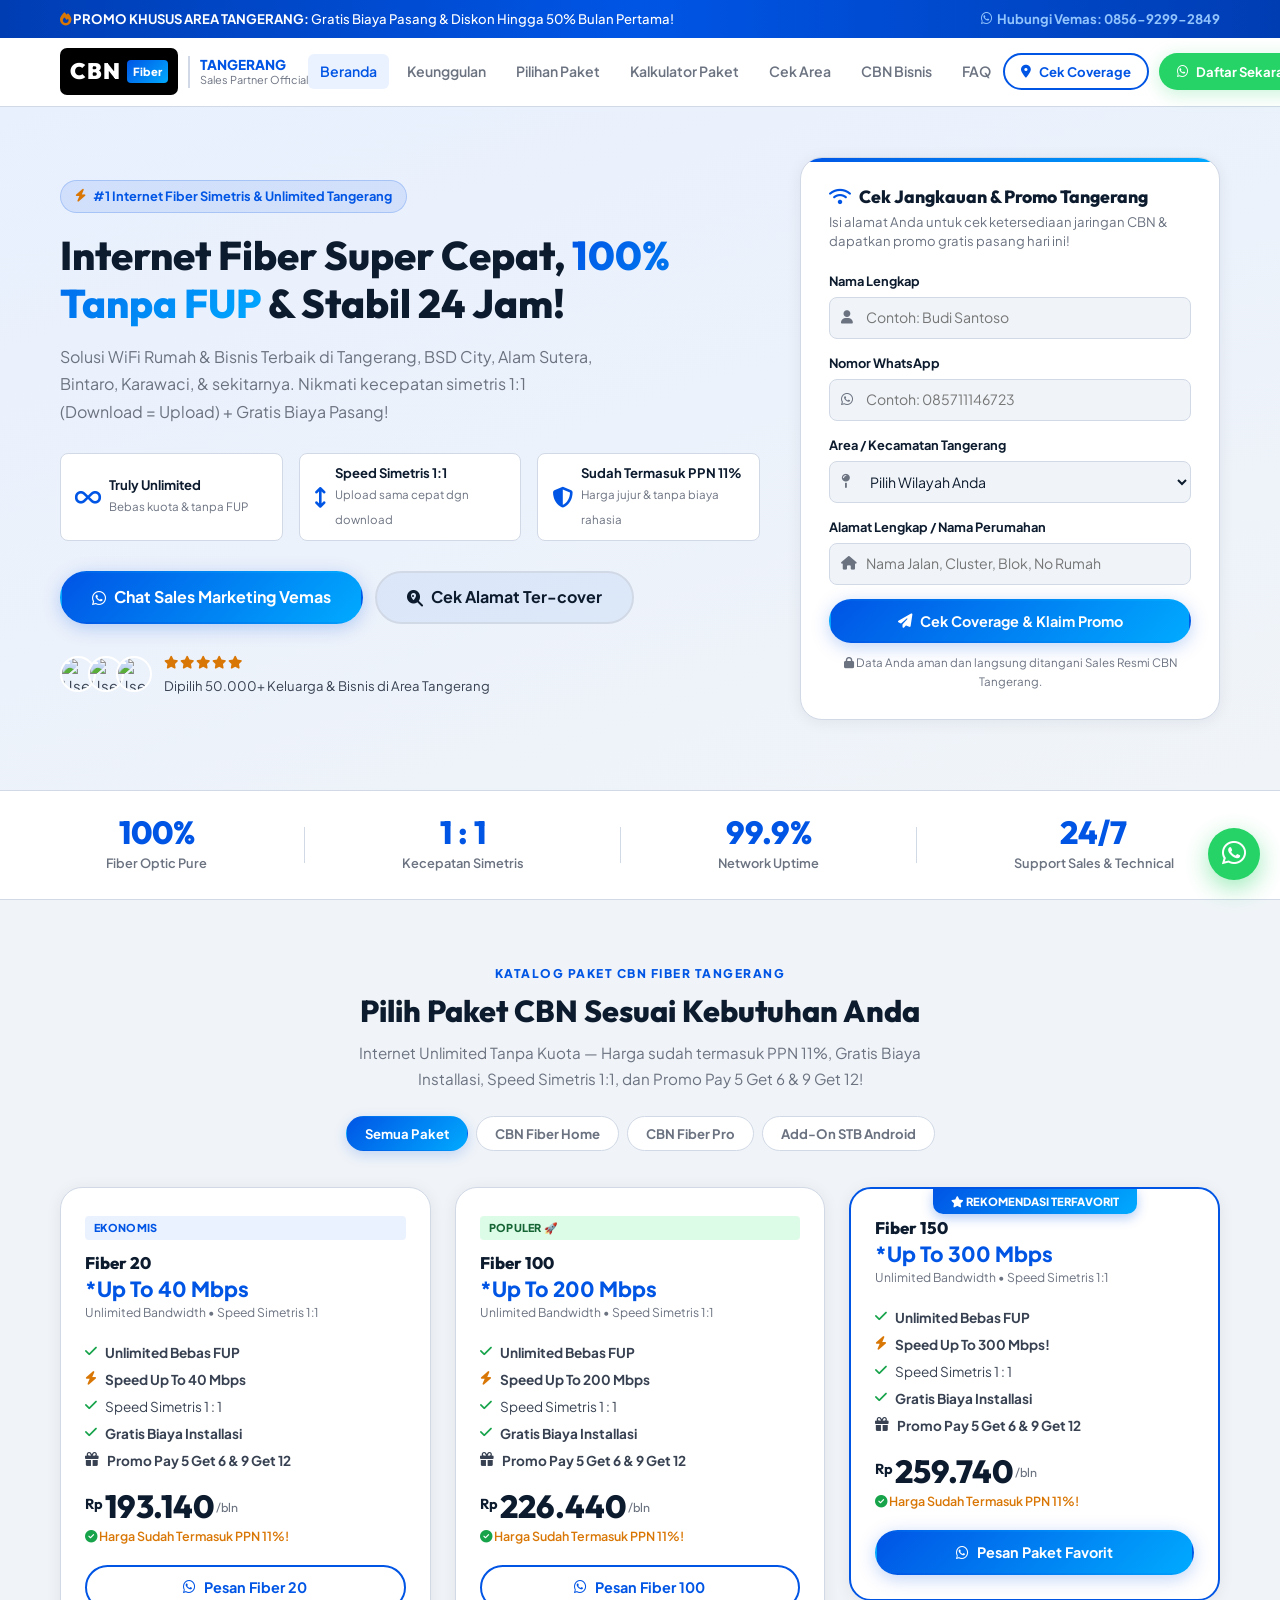
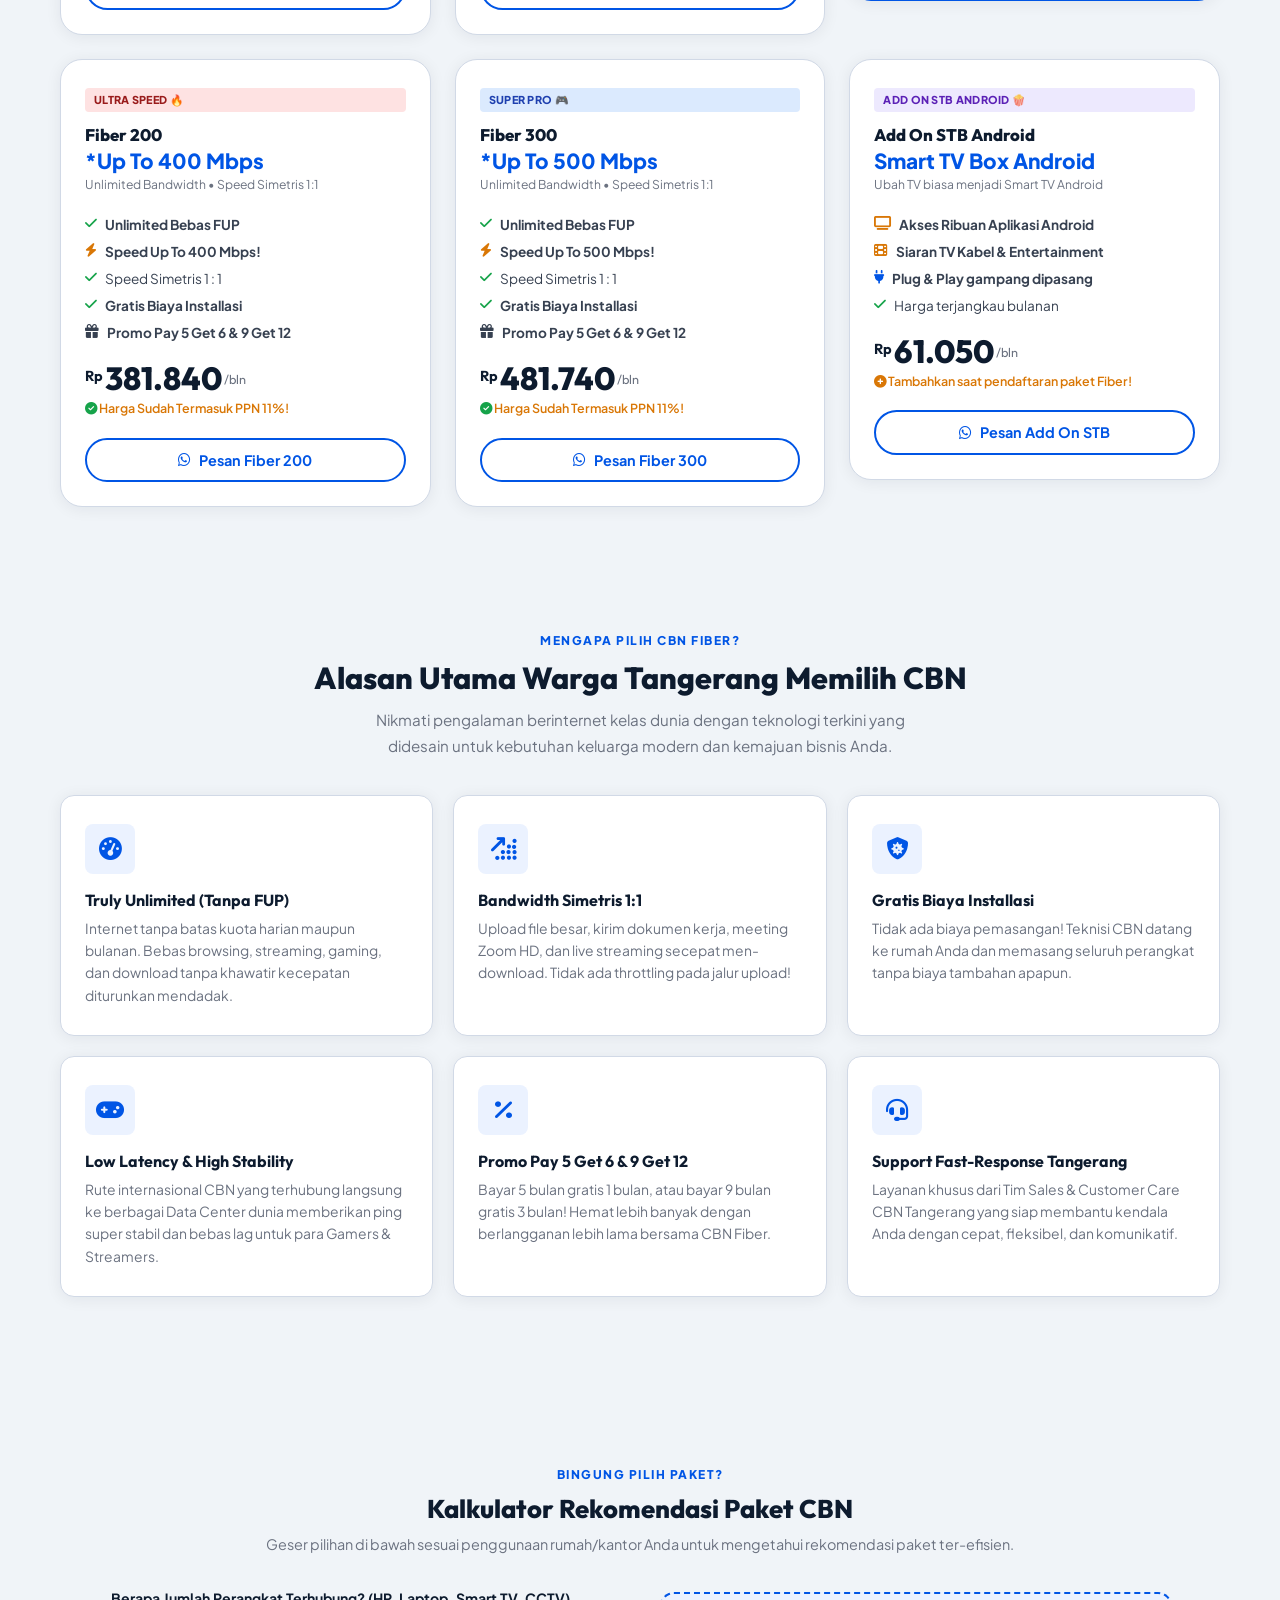
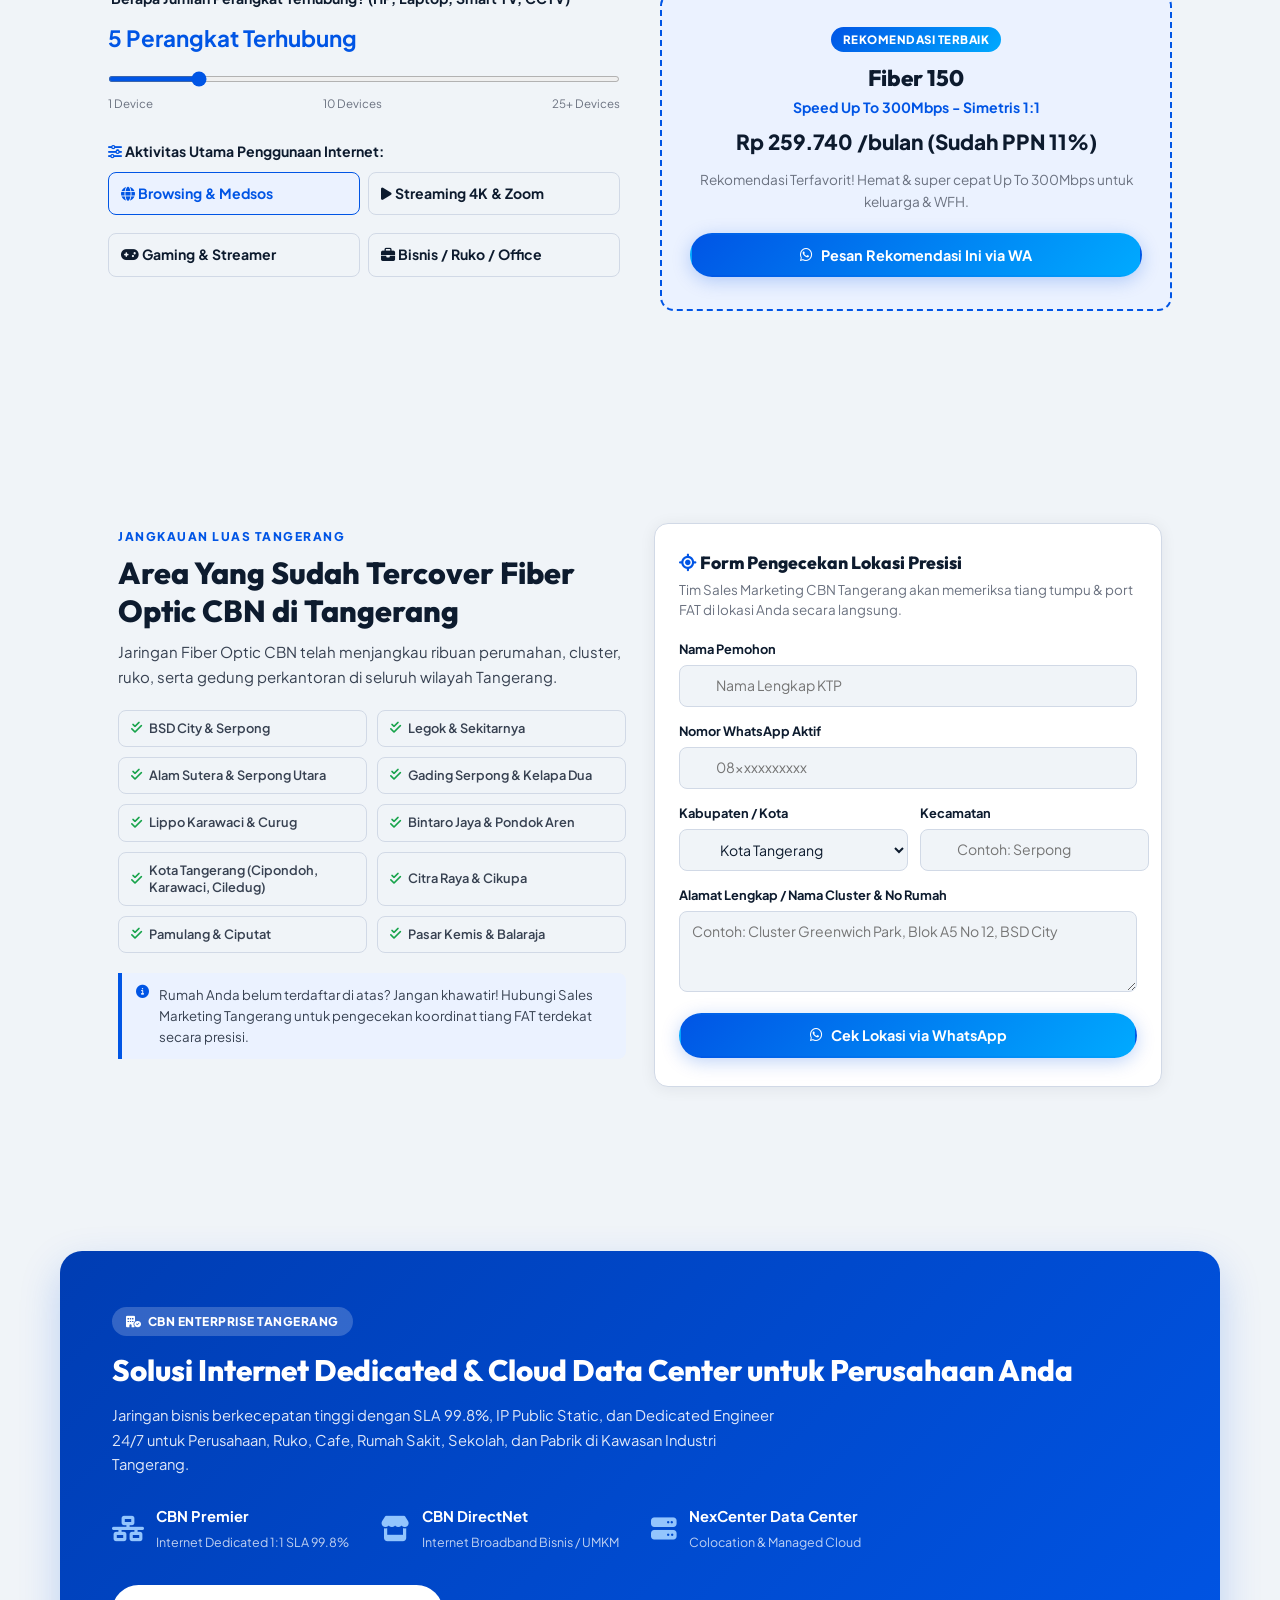
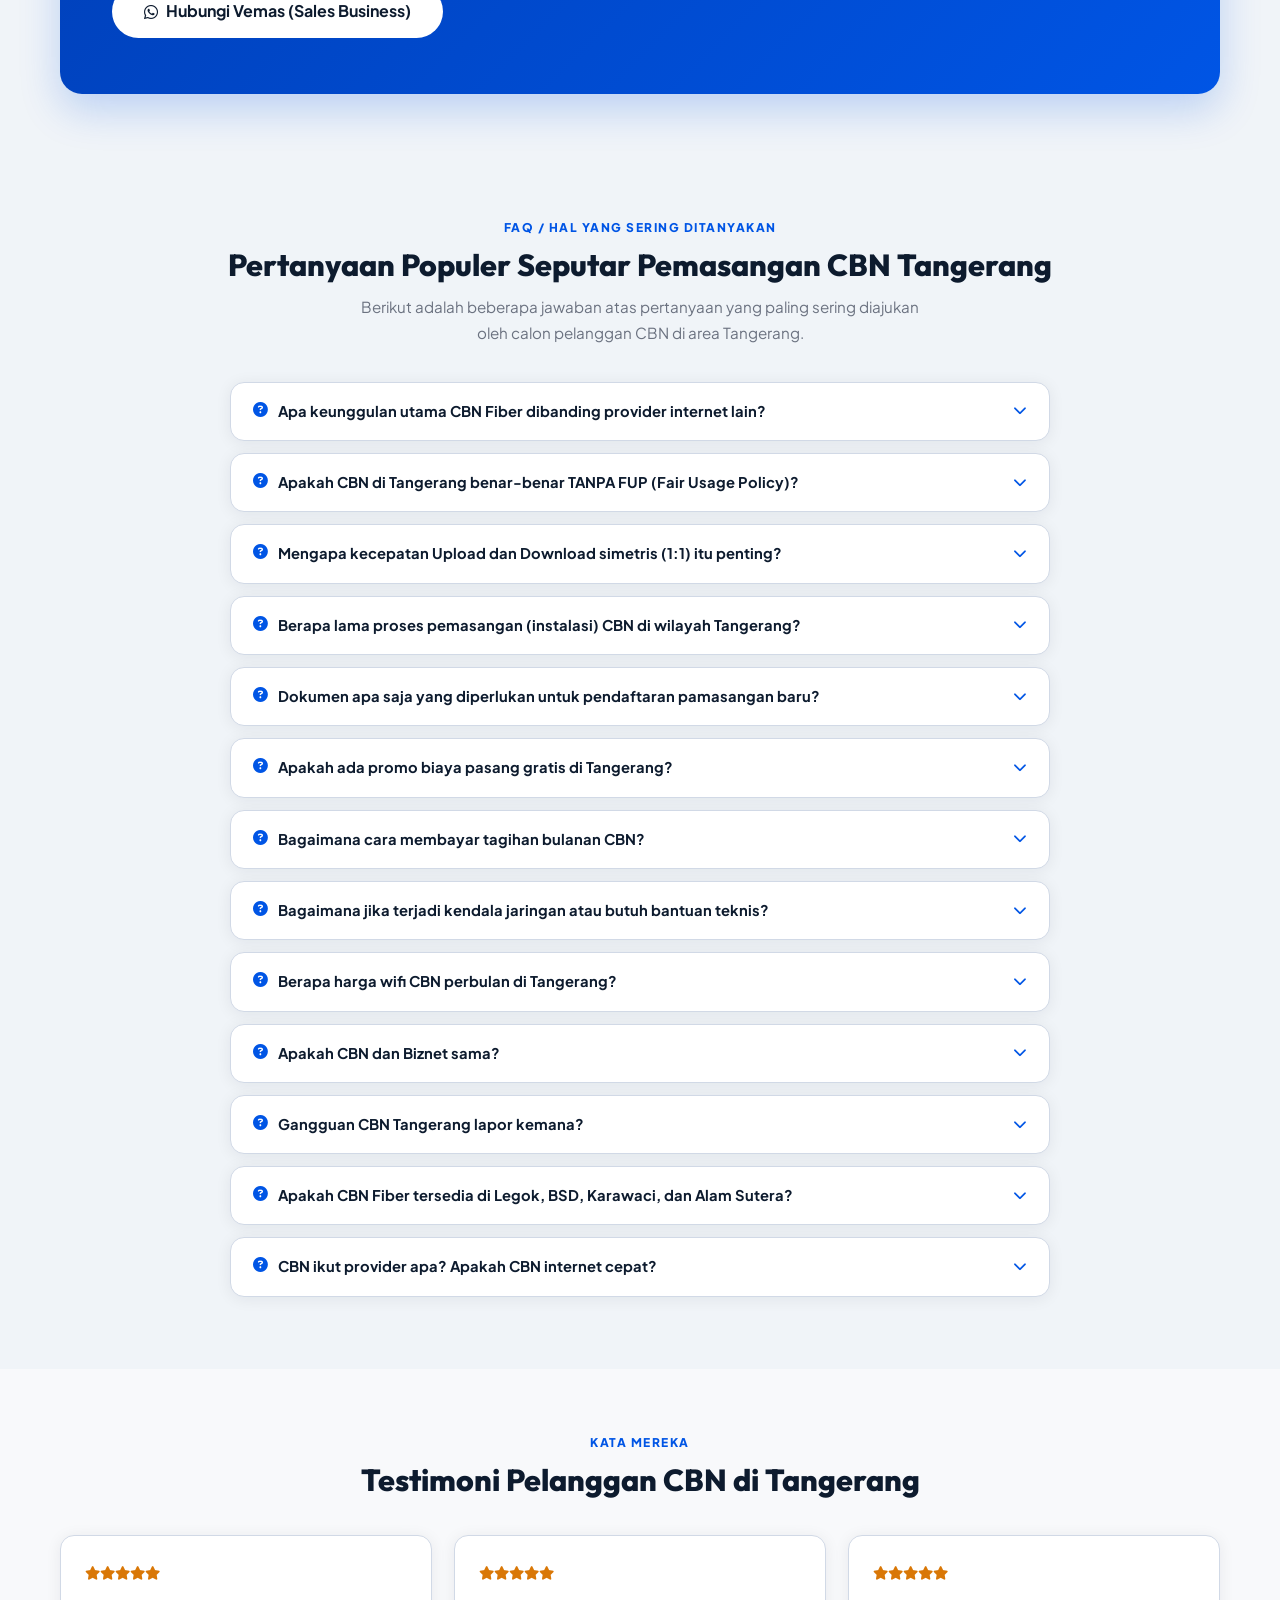
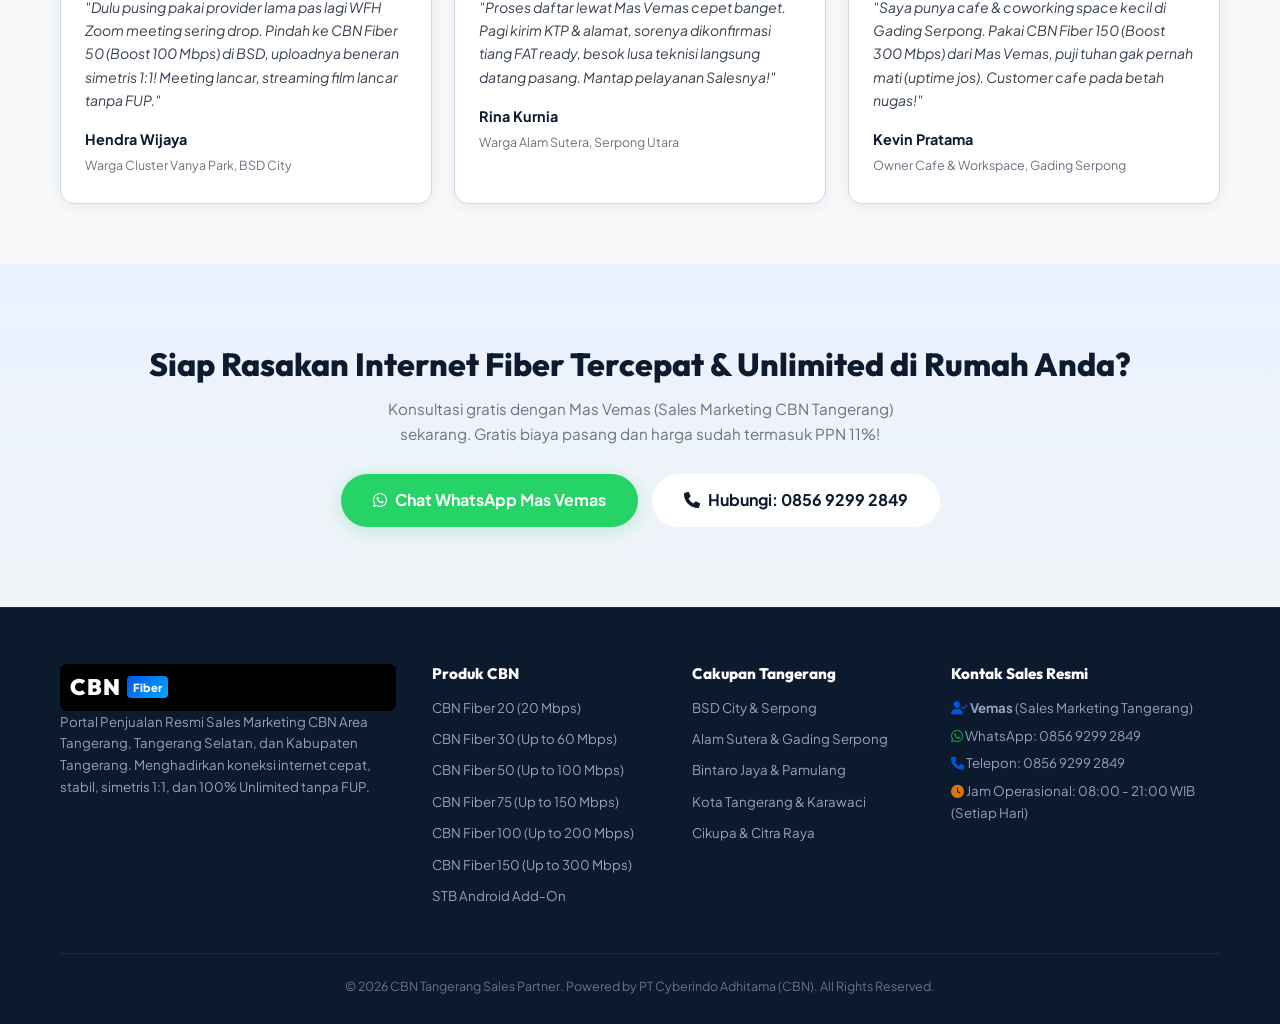
==== index.html @ 5c675a86 "Add SEO FAQ Google PAA, FAQPage Schema JSON-LD, geo tags" ====
<!DOCTYPE html>
<html lang="id">
<head>
    <meta charset="UTF-8">
    <meta name="viewport" content="width=device-width, initial-scale=1.0">
    <title>CBN Tangerang Official - Promo Internet Fiber Unlimited Simetris 1:1 Tangerang</title>
    
    <!-- Standard Meta Tags -->
    <meta name="description" content="Sales Resmi CBN Tangerang (Vemas 0856-9299-2849). Promo Paket CBN Fiber Unlimited Tanpa FUP, Kecepatan Simetris 1:1, Gratis Biaya Installasi & PPN 11%. Melayani Legok, BSD, Karawaci, Alam Sutera, Gading Serpong, & Seluruh Tangerang.">
    <meta name="keywords" content="CBN Tangerang, CBN Fiber Legok, CBN Fiber BSD, Promo CBN Tangerang, Internet Rumah Tangerang, WiFi Unlimited Tangerang, Provider Internet Tangerang, Sales CBN Tangerang, Pasang WiFi Tangerang, CBN Serpong, CBN Karawaci, CBN Alam Sutera">
    <meta name="author" content="CBN Tangerang Official - Vemas">
    <meta name="robots" content="index, follow, max-image-preview:large, max-snippet:-1, max-video-preview:-1">
    <link rel="canonical" href="https://cbntangerangofficial.com/">

    <!-- Geo Target Meta Tags for Local SEO Tangerang -->
    <meta name="geo.region" content="ID-BT">
    <meta name="geo.placename" content="Tangerang">
    <meta name="geo.position" content="-6.178306;106.631889">
    <meta name="ICBM" content="-6.178306, 106.631889">

    <!-- Favicon CBN -->
    <link rel="icon" type="image/svg+xml" href="data:image/svg+xml,<svg xmlns='http://www.w3.org/2000/svg' viewBox='0 0 100 100'><rect width='100' height='100' rx='16' fill='%230055E5'/><text y='68' x='50' text-anchor='middle' font-size='42' font-weight='900' font-family='Arial,sans-serif' fill='white'>CBN</text></svg>">
    <link rel="shortcut icon" type="image/svg+xml" href="data:image/svg+xml,<svg xmlns='http://www.w3.org/2000/svg' viewBox='0 0 100 100'><rect width='100' height='100' rx='16' fill='%230055E5'/><text y='68' x='50' text-anchor='middle' font-size='42' font-weight='900' font-family='Arial,sans-serif' fill='white'>CBN</text></svg>">
    <meta name="theme-color" content="#0055E5">

    <!-- Open Graph / WhatsApp / Facebook Preview Meta Tags -->
    <meta property="og:locale" content="id_ID">
    <meta property="og:type" content="website">
    <meta property="og:title" content="CBN Tangerang Official - Promo Internet Fiber Unlimited Simetris 1:1">
    <meta property="og:description" content="Promo Paket CBN Fiber Tangerang & Legok. Unlimited Tanpa FUP, Speed Simetris 1:1, Gratis Installasi. Mulai Rp 193.140/bln (Sudah PPN 11%). Hubungi Vemas: 0856-9299-2849.">
    <meta property="og:url" content="https://cbntangerangofficial.com/">
    <meta property="og:site_name" content="CBN Tangerang Official">
    <meta property="og:image" content="https://cbntangerangofficial.com/assets/cbn-og-image.jpg">

    <!-- Twitter Card Meta Tags -->
    <meta name="twitter:card" content="summary_large_image">
    <meta name="twitter:title" content="CBN Tangerang Official - Internet Fiber Unlimited Simetris 1:1">
    <meta name="twitter:description" content="Promo Pemasangan CBN Fiber Area Tangerang & Legok. Hubungi Sales Resmi Vemas (0856-9299-2849).">

    <!-- Structured Data JSON-LD (Schema.org) for Google Rich Snippets & FAQPage -->
    <script type="application/ld+json">
    {
      "@context": "https://schema.org",
      "@graph": [
        {
          "@type": "LocalBusiness",
          "name": "CBN Tangerang Official - Sales Partner",
          "image": "https://cbntangerangofficial.com/favicon.jpg",
          "@id": "https://cbntangerangofficial.com/#organization",
          "url": "https://cbntangerangofficial.com/",
          "telephone": "+6285692992849",
          "priceRange": "Rp 193.140 - Rp 481.740",
          "address": {
            "@type": "PostalAddress",
            "streetAddress": "Area Cover Tangerang, Legok, BSD, Karawaci",
            "addressLocality": "Tangerang",
            "addressRegion": "Banten",
            "postalCode": "15111",
            "addressCountry": "ID"
          },
          "geo": {
            "@type": "GeoCoordinates",
            "latitude": -6.178306,
            "longitude": 106.631889
          },
          "openingHoursSpecification": {
            "@type": "OpeningHoursSpecification",
            "dayOfWeek": [
              "Monday", "Tuesday", "Wednesday", "Thursday", "Friday", "Saturday", "Sunday"
            ],
            "opens": "08:00",
            "closes": "21:00"
          },
          "sameAs": [
            "https://wa.me/6285692992849"
          ],
          "areaServed": [
            "Tangerang", "Legok", "BSD City", "Serpong", "Alam Sutera", "Gading Serpong", "Lippo Karawaci", "Bintaro", "Cikupa", "Cipondoh"
          ]
        },
        {
          "@type": "FAQPage",
          "mainEntity": [
            {
              "@type": "Question",
              "name": "Berapa harga wifi CBN perbulan di Tangerang?",
              "acceptedAnswer": {
                "@type": "Answer",
                "text": "Harga WiFi CBN Fiber di Tangerang sangat terjangkau mulai dari Rp 193.140/bulan (Fiber 20 up to 40Mbps), Rp 226.440/bulan (Fiber 100 up to 200Mbps), Rp 259.740/bulan (Fiber 150 up to 300Mbps Best Seller), Rp 381.840/bulan (Fiber 200 up to 400Mbps), hingga Rp 481.740/bulan (Fiber 300 up to 500Mbps). Semua harga sudah termasuk PPN 11% dan Gratis Biaya Pemasangan."
              }
            },
            {
              "@type": "Question",
              "name": "Apakah CBN dan Biznet sama?",
              "acceptedAnswer": {
                "@type": "Answer",
                "text": "Tidak sama. CBN (PT Cyberindo Adhitama) adalah pelopor provider internet murni fiber optik di Indonesia dengan keunggulan utama koneksi Simetris 1:1 (kecepatan upload sama dengan download) serta 100% Truly Unlimited TANPA FUP (Fair Usage Policy). Promo CBN Tangerang saat ini memberikan Pay 5 Get 6 dan Pay 9 Get 12."
              }
            },
            {
              "@type": "Question",
              "name": "Bagaimana cara mendaftar wifi CBN Tangerang via Sales Resmi?",
              "acceptedAnswer": {
                "@type": "Answer",
                "text": "Cara daftar sangat mudah dan online tanpa perlu ke kantor cabang. Anda cukup menghubungi Sales Resmi CBN Tangerang (Mas Vemas via WhatsApp 0856-9299-2849), kirimkan foto KTP dan alamat lokasi pemasangan untuk pengecekan tiang FAT. Pemasangan dilakukan 1-3 hari kerja."
              }
            },
            {
              "@type": "Question",
              "name": "Apakah CBN Fiber tersedia di Legok, BSD, Karawaci, dan Alam Sutera?",
              "acceptedAnswer": {
                "@type": "Answer",
                "text": "Ya, jaringan Fiber Optic CBN sudah ter-cover luas di seluruh wilayah Legok, BSD City, Serpong, Gading Serpong, Alam Sutera, Lippo Karawaci, Bintaro Jaya, Cipondoh, Cikupa, hingga seluruh Kota dan Kabupaten Tangerang."
              }
            },
            {
              "@type": "Question",
              "name": "Gangguan CBN Tangerang lapor kemana?",
              "acceptedAnswer": {
                "@type": "Answer",
                "text": "Jika terjadi kendala teknis, Anda dapat menghubungi Customer Care CBN 24/7 via Call Center 1500780 atau aplikasi diCBN. Tim Sales Resmi Tangerang (Vemas 0856-9299-2849) juga siap membantu mengawal laporan Anda agar penanganan teknisi berjalan lebih cepat."
              }
            }
          ]
        }
      ]
    }
    </script>
    
    <!-- Google Fonts -->
    <link rel="preconnect" href="https://fonts.googleapis.com">
    <link rel="preconnect" href="https://fonts.gstatic.com" crossorigin>
    <link href="https://fonts.googleapis.com/css2?family=Plus+Jakarta+Sans:wght@400;500;600;700;800&family=Outfit:wght@500;600;700;800&display=swap" rel="stylesheet">
    
    <!-- FontAwesome Icons -->
    <link rel="stylesheet" href="https://cdnjs.cloudflare.com/ajax/libs/font-awesome/6.5.1/css/all.min.css">
    
    <!-- Stylesheet -->
    <link rel="stylesheet" href="styles.css">
</head>
<body>

    <!-- Top Announcement Bar -->
    <div class="top-bar">
        <div class="container top-bar-content">
            <span><i class="fa-solid fa-fire text-warning"></i> <strong>PROMO KHUSUS AREA TANGERANG:</strong> Gratis Biaya Pasang & Diskon Hingga 50% Bulan Pertama!</span>
            <div class="top-bar-contact">
                <a href="https://wa.me/6285692992849?text=Halo%20Mas%20Vemas%20(Sales%20CBN%20Tangerang),%20saya%20ingin%20tanya%20promo%20terbaru" target="_blank" class="top-wa-btn">
                    <i class="fa-brands fa-whatsapp"></i> Hubungi Vemas: 0856-9299-2849
                </a>
            </div>
        </div>
    </div>

    <!-- Main Header Navigation -->
    <header class="navbar">
        <div class="container nav-container">
            <a href="#" class="brand-logo">
                <div class="logo-box">
                    <span class="logo-cbn">CBN</span>
                    <span class="logo-badge">Fiber</span>
                </div>
                <div class="brand-tag">
                    <span class="area-text">TANGERANG</span>
                    <span class="official-text">Sales Partner Official</span>
                </div>
            </a>

            <nav class="nav-menu" id="navMenu">
                <a href="#beranda" class="nav-link active">Beranda</a>
                <a href="#keunggulan" class="nav-link">Keunggulan</a>
                <a href="#paket" class="nav-link">Pilihan Paket</a>
                <a href="#kalkulator" class="nav-link">Kalkulator Paket</a>
                <a href="#coverage" class="nav-link">Cek Area</a>
                <a href="#enterprise" class="nav-link">CBN Bisnis</a>
                <a href="#faq" class="nav-link">FAQ</a>
                <a href="https://wa.me/6285692992849?text=Halo%20Mas%20Vemas%20(Sales%20CBN%20Tangerang),%20saya%20ingin%20daftar%20internet%20CBN" target="_blank" class="btn btn-whatsapp btn-block mobile-only-btn">
                    <i class="fa-brands fa-whatsapp"></i> Daftar Sekarang (WhatsApp)
                </a>
            </nav>

            <div class="nav-actions">
                <a href="#coverage" class="btn btn-outline-primary btn-sm hide-mobile">
                    <i class="fa-solid fa-location-dot"></i> Cek Coverage
                </a>
                <a href="https://wa.me/6285692992849?text=Halo%20Mas%20Vemas%20(Sales%20CBN%20Tangerang),%20saya%20ingin%20daftar%20internet%20CBN" target="_blank" class="btn btn-whatsapp btn-sm hide-mobile">
                    <i class="fa-brands fa-whatsapp"></i> Daftar Sekarang
                </a>
                <button class="mobile-toggle" id="mobileToggle" aria-label="Toggle Navigation">
                    <i class="fa-solid fa-bars"></i>
                </button>
            </div>
        </div>
    </header>

    <!-- Hero Section -->
    <section id="beranda" class="hero-section">
        <div class="container hero-container">
            <div class="hero-text-col">
                <div class="badge-hero">
                    <i class="fa-solid fa-bolt text-warning"></i> #1 Internet Fiber Simetris & Unlimited Tangerang
                </div>
                <h1 class="hero-title">
                    Internet Fiber Super Cepat, <span class="gradient-text">100% Tanpa FUP</span> & Stabil 24 Jam!
                </h1>
                <p class="hero-subtitle">
                    Solusi WiFi Rumah & Bisnis Terbaik di Tangerang, BSD City, Alam Sutera, Bintaro, Karawaci, & sekitarnya. Nikmati kecepatan simetris 1:1 (Download = Upload) + Gratis Biaya Pasang!
                </p>

                <!-- Value Highlights -->
                <div class="hero-highlights">
                    <div class="highlight-item">
                        <i class="fa-solid fa-infinity text-primary"></i>
                        <div>
                            <strong>Truly Unlimited</strong>
                            <small>Bebas kuota & tanpa FUP</small>
                        </div>
                    </div>
                    <div class="highlight-item">
                        <i class="fa-solid fa-arrows-up-down text-primary"></i>
                        <div>
                            <strong>Speed Simetris 1:1</strong>
                            <small>Upload sama cepat dgn download</small>
                        </div>
                    </div>
                    <div class="highlight-item">
                        <i class="fa-solid fa-shield-halved text-primary"></i>
                        <div>
                            <strong>Sudah Termasuk PPN 11%</strong>
                            <small>Harga jujur & tanpa biaya rahasia</small>
                        </div>
                    </div>
                </div>

                <div class="hero-cta-group">
                    <a href="https://wa.me/6285692992849?text=Halo%20Mas%20Vemas%20(Sales%20CBN%20Tangerang),%20mohon%20info%20promo%20paket%20terbaru%20dan%20cek%20lokasi" target="_blank" class="btn btn-primary btn-lg glow-effect">
                        <i class="fa-brands fa-whatsapp"></i> Chat Sales Marketing Vemas
                    </a>
                    <a href="#coverage" class="btn btn-glass btn-lg">
                        <i class="fa-solid fa-magnifying-glass-location"></i> Cek Alamat Ter-cover
                    </a>
                </div>

                <div class="hero-social-proof">
                    <div class="avatars">
                        <img src="https://images.unsplash.com/photo-1534528741775-53994a69daeb?w=100&auto=format&fit=crop&q=80" alt="User 1">
                        <img src="https://images.unsplash.com/photo-1507003211169-0a1dd7228f2d?w=100&auto=format&fit=crop&q=80" alt="User 2">
                        <img src="https://images.unsplash.com/photo-1494790108377-be9c29b29330?w=100&auto=format&fit=crop&q=80" alt="User 3">
                    </div>
                    <div class="proof-text">
                        <div class="stars">
                            <i class="fa-solid fa-star"></i>
                            <i class="fa-solid fa-star"></i>
                            <i class="fa-solid fa-star"></i>
                            <i class="fa-solid fa-star"></i>
                            <i class="fa-solid fa-star"></i>
                        </div>
                        <span>Dipilih 50.000+ Keluarga & Bisnis di Area Tangerang</span>
                    </div>
                </div>
            </div>

            <!-- Quick Lead Form Card -->
            <div class="hero-form-col">
                <div class="quick-form-card glass-card">
                    <div class="form-card-header">
                        <h3><i class="fa-solid fa-wifi text-primary"></i> Cek Jangkauan & Promo Tangerang</h3>
                        <p>Isi alamat Anda untuk cek ketersediaan jaringan CBN & dapatkan promo gratis pasang hari ini!</p>
                    </div>

                    <form id="heroLeadForm" onsubmit="handleHeroFormSubmit(event)">
                        <div class="form-group">
                            <label for="heroNama">Nama Lengkap</label>
                            <div class="input-icon-box">
                                <i class="fa-solid fa-user"></i>
                                <input type="text" id="heroNama" placeholder="Contoh: Budi Santoso" required>
                            </div>
                        </div>

                        <div class="form-group">
                            <label for="heroWA">Nomor WhatsApp</label>
                            <div class="input-icon-box">
                                <i class="fa-brands fa-whatsapp"></i>
                                <input type="tel" id="heroWA" placeholder="Contoh: 085711146723" required>
                            </div>
                        </div>

                        <div class="form-group">
                            <label for="heroWilayah">Area / Kecamatan Tangerang</label>
                            <div class="input-icon-box">
                                <i class="fa-solid fa-map-pin"></i>
                                <select id="heroWilayah" required>
                                    <option value="" disabled selected>Pilih Wilayah Anda</option>
                                    <optgroup label="Kota Tangerang">
                                        <option value="Tangerang Kota">Tangerang Kota / Karawaci</option>
                                        <option value="Cipondoh">Cipondoh / Banjar Wijaya</option>
                                        <option value="Ciledug">Ciledug / Karang Tengah</option>
                                        <option value="Batuceper">Batuceper / Benda / Periuk</option>
                                    </optgroup>
                                    <optgroup label="Tangerang Selatan">
                                        <option value="BSD City">BSD City / Serpong</option>
                                        <option value="Alam Sutera">Alam Sutera / Serpong Utara</option>
                                        <option value="Bintaro">Bintaro / Pondok Aren</option>
                                        <option value="Pamulang">Pamulang / Ciputat</option>
                                    </optgroup>
                                    <optgroup label="Kabupaten Tangerang">
                                        <option value="Legok">Legok & Sekitarnya</option>
                                        <option value="Gading Serpong">Gading Serpong / Kelapa Dua</option>
                                        <option value="Cikupa">Cikupa / Citra Raya</option>
                                        <option value="Balaraja">Balaraja / Pasar Kemis</option>
                                        <option value="Karawaci Kab">Lippo Karawaci / Curug</option>
                                    </optgroup>
                                </select>
                            </div>
                        </div>

                        <div class="form-group">
                            <label for="heroAlamat">Alamat Lengkap / Nama Perumahan</label>
                            <div class="input-icon-box">
                                <i class="fa-solid fa-house"></i>
                                <input type="text" id="heroAlamat" placeholder="Nama Jalan, Cluster, Blok, No Rumah" required>
                            </div>
                        </div>

                        <button type="submit" class="btn btn-primary btn-block glow-effect">
                            <i class="fa-solid fa-paper-plane"></i> Cek Coverage & Klaim Promo
                        </button>
                    </form>
                    <small class="form-note"><i class="fa-solid fa-lock"></i> Data Anda aman dan langsung ditangani Sales Resmi CBN Tangerang.</small>
                </div>
            </div>
        </div>
    </section>

    <!-- Stats Counter Bar -->
    <section class="stats-bar">
        <div class="container stats-container">
            <div class="stat-box">
                <span class="stat-number">100%</span>
                <span class="stat-label">Fiber Optic Pure</span>
            </div>
            <div class="stat-divider"></div>
            <div class="stat-box">
                <span class="stat-number">1 : 1</span>
                <span class="stat-label">Kecepatan Simetris</span>
            </div>
            <div class="stat-divider"></div>
            <div class="stat-box">
                <span class="stat-number">99.9%</span>
                <span class="stat-label">Network Uptime</span>
            </div>
            <div class="stat-divider"></div>
            <div class="stat-box">
                <span class="stat-number">24/7</span>
                <span class="stat-label">Support Sales & Technical</span>
            </div>
        </div>
    </section>

    <!-- Catalog Section (All CBN Products) -->
    <section id="paket" class="section products-section">
        <div class="container">
            <div class="section-header text-center">
                <span class="section-subtitle">KATALOG PAKET CBN FIBER TANGERANG</span>
                <h2 class="section-title">Pilih Paket CBN Sesuai Kebutuhan Anda</h2>
                <p class="section-desc">Internet Unlimited Tanpa Kuota — Harga sudah termasuk PPN 11%, Gratis Biaya Installasi, Speed Simetris 1:1, dan Promo Pay 5 Get 6 & 9 Get 12!</p>

                <!-- Filter Tabs -->
                <div class="product-tabs">
                    <button class="tab-btn active" onclick="filterProducts('all')">Semua Paket</button>
                    <button class="tab-btn" onclick="filterProducts('home')">CBN Fiber Home</button>
                    <button class="tab-btn" onclick="filterProducts('pro')">CBN Fiber Pro</button>
                    <button class="tab-btn" onclick="filterProducts('addon')">Add-On STB Android</button>
                </div>
            </div>

            <div class="pricing-grid" id="pricingGrid">
                
                <!-- Package 1: Fiber 20 -->
                <div class="price-card" data-category="home">
                    <div class="price-badge">EKONOMIS</div>
                    <div class="price-header">
                        <h3>Fiber 20</h3>
                        <p class="speed-title">*Up To 40 Mbps</p>
                        <div class="speed-meta">Unlimited Bandwidth • Speed Simetris 1:1</div>
                    </div>
                    <div class="price-body">
                        <ul class="plan-features">
                            <li><i class="fa-solid fa-check text-success"></i> <strong>Unlimited Bebas FUP</strong></li>
                            <li><i class="fa-solid fa-bolt text-warning"></i> <strong>Speed Up To 40 Mbps</strong></li>
                            <li><i class="fa-solid fa-check text-success"></i> Speed Simetris 1 : 1</li>
                            <li><i class="fa-solid fa-check text-success"></i> <strong>Gratis Biaya Installasi</strong></li>
                            <li><i class="fa-solid fa-gift text-danger"></i> <strong>Promo Pay 5 Get 6 & 9 Get 12</strong></li>
                        </ul>
                        <div class="price-tag">
                            <span class="currency">Rp</span>
                            <span class="amount">193.140</span>
                            <span class="period">/bln</span>
                        </div>
                        <p class="promo-text"><i class="fa-solid fa-circle-check text-success"></i> Harga Sudah Termasuk PPN 11%!</p>
                    </div>
                    <div class="price-footer">
                        <a href="https://wa.me/6285692992849?text=Halo%20Mas%20Vemas%20(Sales%20CBN%20Tangerang),%20saya%20ingin%20daftar%20paket%20Fiber%2020%20Up%20To%2040Mbps%20(Rp.193.140/bln)" target="_blank" class="btn btn-outline-primary btn-block">
                            <i class="fa-brands fa-whatsapp"></i> Pesan Fiber 20
                        </a>
                    </div>
                </div>

                <!-- Package 2: Fiber 100 -->
                <div class="price-card" data-category="home">
                    <div class="price-badge bg-safe">POPULER 🚀</div>
                    <div class="price-header">
                        <h3>Fiber 100</h3>
                        <p class="speed-title">*Up To 200 Mbps</p>
                        <div class="speed-meta">Unlimited Bandwidth • Speed Simetris 1:1</div>
                    </div>
                    <div class="price-body">
                        <ul class="plan-features">
                            <li><i class="fa-solid fa-check text-success"></i> <strong>Unlimited Bebas FUP</strong></li>
                            <li><i class="fa-solid fa-bolt text-warning"></i> <strong>Speed Up To 200 Mbps</strong></li>
                            <li><i class="fa-solid fa-check text-success"></i> Speed Simetris 1 : 1</li>
                            <li><i class="fa-solid fa-check text-success"></i> <strong>Gratis Biaya Installasi</strong></li>
                            <li><i class="fa-solid fa-gift text-danger"></i> <strong>Promo Pay 5 Get 6 & 9 Get 12</strong></li>
                        </ul>
                        <div class="price-tag">
                            <span class="currency">Rp</span>
                            <span class="amount">226.440</span>
                            <span class="period">/bln</span>
                        </div>
                        <p class="promo-text"><i class="fa-solid fa-circle-check text-success"></i> Harga Sudah Termasuk PPN 11%!</p>
                    </div>
                    <div class="price-footer">
                        <a href="https://wa.me/6285692992849?text=Halo%20Mas%20Vemas%20(Sales%20CBN%20Tangerang),%20saya%20ingin%20daftar%20paket%20Fiber%20100%20Up%20To%20200Mbps%20(Rp.226.440/bln)" target="_blank" class="btn btn-outline-primary btn-block">
                            <i class="fa-brands fa-whatsapp"></i> Pesan Fiber 100
                        </a>
                    </div>
                </div>

                <!-- Package 3: Fiber 150 (Best Seller) -->
                <div class="price-card popular-card" data-category="home">
                    <div class="popular-ribbon"><i class="fa-solid fa-star"></i> REKOMENDASI TERFAVORIT</div>
                    <div class="price-header">
                        <h3>Fiber 150</h3>
                        <p class="speed-title">*Up To 300 Mbps</p>
                        <div class="speed-meta">Unlimited Bandwidth • Speed Simetris 1:1</div>
                    </div>
                    <div class="price-body">
                        <ul class="plan-features">
                            <li><i class="fa-solid fa-check text-success"></i> <strong>Unlimited Bebas FUP</strong></li>
                            <li><i class="fa-solid fa-bolt text-warning"></i> <strong>Speed Up To 300 Mbps!</strong></li>
                            <li><i class="fa-solid fa-check text-success"></i> Speed Simetris 1 : 1</li>
                            <li><i class="fa-solid fa-check text-success"></i> <strong>Gratis Biaya Installasi</strong></li>
                            <li><i class="fa-solid fa-gift text-danger"></i> <strong>Promo Pay 5 Get 6 & 9 Get 12</strong></li>
                        </ul>
                        <div class="price-tag">
                            <span class="currency">Rp</span>
                            <span class="amount">259.740</span>
                            <span class="period">/bln</span>
                        </div>
                        <p class="promo-text"><i class="fa-solid fa-circle-check text-success"></i> Harga Sudah Termasuk PPN 11%!</p>
                    </div>
                    <div class="price-footer">
                        <a href="https://wa.me/6285692992849?text=Halo%20Mas%20Vemas%20(Sales%20CBN%20Tangerang),%20saya%20ingin%20daftar%20paket%20BEST%20SELLER%20Fiber%20150%20Up%20To%20300Mbps%20(Rp.259.740/bln)" target="_blank" class="btn btn-primary btn-block glow-effect">
                            <i class="fa-brands fa-whatsapp"></i> Pesan Paket Favorit
                        </a>
                    </div>
                </div>

                <!-- Package 4: Fiber 200 -->
                <div class="price-card" data-category="pro">
                    <div class="price-badge bg-pro">ULTRA SPEED 🔥</div>
                    <div class="price-header">
                        <h3>Fiber 200</h3>
                        <p class="speed-title">*Up To 400 Mbps</p>
                        <div class="speed-meta">Unlimited Bandwidth • Speed Simetris 1:1</div>
                    </div>
                    <div class="price-body">
                        <ul class="plan-features">
                            <li><i class="fa-solid fa-check text-success"></i> <strong>Unlimited Bebas FUP</strong></li>
                            <li><i class="fa-solid fa-bolt text-warning"></i> <strong>Speed Up To 400 Mbps!</strong></li>
                            <li><i class="fa-solid fa-check text-success"></i> Speed Simetris 1 : 1</li>
                            <li><i class="fa-solid fa-check text-success"></i> <strong>Gratis Biaya Installasi</strong></li>
                            <li><i class="fa-solid fa-gift text-danger"></i> <strong>Promo Pay 5 Get 6 & 9 Get 12</strong></li>
                        </ul>
                        <div class="price-tag">
                            <span class="currency">Rp</span>
                            <span class="amount">381.840</span>
                            <span class="period">/bln</span>
                        </div>
                        <p class="promo-text"><i class="fa-solid fa-circle-check text-success"></i> Harga Sudah Termasuk PPN 11%!</p>
                    </div>
                    <div class="price-footer">
                        <a href="https://wa.me/6285692992849?text=Halo%20Mas%20Vemas%20(Sales%20CBN%20Tangerang),%20saya%20ingin%20daftar%20paket%20Fiber%20200%20Up%20To%20400Mbps%20(Rp.381.840/bln)" target="_blank" class="btn btn-outline-primary btn-block">
                            <i class="fa-brands fa-whatsapp"></i> Pesan Fiber 200
                        </a>
                    </div>
                </div>

                <!-- Package 5: Fiber 300 -->
                <div class="price-card" data-category="pro">
                    <div class="price-badge bg-enterprise">SUPER PRO 🎮</div>
                    <div class="price-header">
                        <h3>Fiber 300</h3>
                        <p class="speed-title">*Up To 500 Mbps</p>
                        <div class="speed-meta">Unlimited Bandwidth • Speed Simetris 1:1</div>
                    </div>
                    <div class="price-body">
                        <ul class="plan-features">
                            <li><i class="fa-solid fa-check text-success"></i> <strong>Unlimited Bebas FUP</strong></li>
                            <li><i class="fa-solid fa-bolt text-warning"></i> <strong>Speed Up To 500 Mbps!</strong></li>
                            <li><i class="fa-solid fa-check text-success"></i> Speed Simetris 1 : 1</li>
                            <li><i class="fa-solid fa-check text-success"></i> <strong>Gratis Biaya Installasi</strong></li>
                            <li><i class="fa-solid fa-gift text-danger"></i> <strong>Promo Pay 5 Get 6 & 9 Get 12</strong></li>
                        </ul>
                        <div class="price-tag">
                            <span class="currency">Rp</span>
                            <span class="amount">481.740</span>
                            <span class="period">/bln</span>
                        </div>
                        <p class="promo-text"><i class="fa-solid fa-circle-check text-success"></i> Harga Sudah Termasuk PPN 11%!</p>
                    </div>
                    <div class="price-footer">
                        <a href="https://wa.me/6285692992849?text=Halo%20Mas%20Vemas%20(Sales%20CBN%20Tangerang),%20saya%20ingin%20daftar%20paket%20Fiber%20300%20Up%20To%20500Mbps%20(Rp.481.740/bln)" target="_blank" class="btn btn-outline-primary btn-block">
                            <i class="fa-brands fa-whatsapp"></i> Pesan Fiber 300
                        </a>
                    </div>
                </div>

                <!-- Package 6: Add-On STB Android -->
                <div class="price-card addon-card" data-category="addon">
                    <div class="price-badge bg-addon">ADD ON STB ANDROID 🍿</div>
                    <div class="price-header">
                        <h3>Add On STB Android</h3>
                        <p class="speed-title">Smart TV Box Android</p>
                        <div class="speed-meta">Ubah TV biasa menjadi Smart TV Android</div>
                    </div>
                    <div class="price-body">
                        <ul class="plan-features">
                            <li><i class="fa-solid fa-tv text-warning"></i> <strong>Akses Ribuan Aplikasi Android</strong></li>
                            <li><i class="fa-solid fa-film text-warning"></i> <strong>Siaran TV Kabel & Entertainment</strong></li>
                            <li><i class="fa-solid fa-plug text-primary"></i> <strong>Plug & Play gampang dipasang</strong></li>
                            <li><i class="fa-solid fa-check text-success"></i> Harga terjangkau bulanan</li>
                        </ul>
                        <div class="price-tag">
                            <span class="currency">Rp</span>
                            <span class="amount">61.050</span>
                            <span class="period">/bln</span>
                        </div>
                        <p class="promo-text"><i class="fa-solid fa-circle-plus"></i> Tambahkan saat pendaftaran paket Fiber!</p>
                    </div>
                    <div class="price-footer">
                        <a href="https://wa.me/6285692992849?text=Halo%20Mas%20Vemas%20(Sales%20CBN%20Tangerang),%20saya%20ingin%20tambah%20Add%20On%20STB%20Android%20(Rp.61.050/bln)" target="_blank" class="btn btn-outline-primary btn-block">
                            <i class="fa-brands fa-whatsapp"></i> Pesan Add On STB
                        </a>
                    </div>
                </div>

            </div>
        </div>
    </section>

    <!-- Keunggulan Section -->
    <section id="keunggulan" class="section why-cbn-section">
        <div class="container">
            <div class="section-header text-center">
                <span class="section-subtitle">MENGAPA PILIH CBN FIBER?</span>
                <h2 class="section-title">Alasan Utama Warga Tangerang Memilih CBN</h2>
                <p class="section-desc">Nikmati pengalaman berinternet kelas dunia dengan teknologi terkini yang didesain untuk kebutuhan keluarga modern dan kemajuan bisnis Anda.</p>
            </div>

            <div class="features-grid">
                <div class="feature-card">
                    <div class="feature-icon">
                        <i class="fa-solid fa-gauge-high"></i>
                    </div>
                    <h3>Truly Unlimited (Tanpa FUP)</h3>
                    <p>Internet tanpa batas kuota harian maupun bulanan. Bebas browsing, streaming, gaming, dan download tanpa khawatir kecepatan diturunkan mendadak.</p>
                </div>

                <div class="feature-card">
                    <div class="feature-icon">
                        <i class="fa-solid fa-arrow-up-right-dots"></i>
                    </div>
                    <h3>Bandwidth Simetris 1:1</h3>
                    <p>Upload file besar, kirim dokumen kerja, meeting Zoom HD, dan live streaming secepat men-download. Tidak ada throttling pada jalur upload!</p>
                </div>

                <div class="feature-card">
                    <div class="feature-icon">
                        <i class="fa-solid fa-shield-virus"></i>
                    </div>
                    <h3>Gratis Biaya Installasi</h3>
                    <p>Tidak ada biaya pemasangan! Teknisi CBN datang ke rumah Anda dan memasang seluruh perangkat tanpa biaya tambahan apapun.</p>
                </div>

                <div class="feature-card">
                    <div class="feature-icon">
                        <i class="fa-solid fa-gamepad"></i>
                    </div>
                    <h3>Low Latency & High Stability</h3>
                    <p>Rute internasional CBN yang terhubung langsung ke berbagai Data Center dunia memberikan ping super stabil dan bebas lag untuk para Gamers & Streamers.</p>
                </div>

                <div class="feature-card">
                    <div class="feature-icon">
                        <i class="fa-solid fa-percent"></i>
                    </div>
                    <h3>Promo Pay 5 Get 6 & 9 Get 12</h3>
                    <p>Bayar 5 bulan gratis 1 bulan, atau bayar 9 bulan gratis 3 bulan! Hemat lebih banyak dengan berlangganan lebih lama bersama CBN Fiber.</p>
                </div>

                <div class="feature-card">
                    <div class="feature-icon">
                        <i class="fa-solid fa-headset"></i>
                    </div>
                    <h3>Support Fast-Response Tangerang</h3>
                    <p>Layanan khusus dari Tim Sales & Customer Care CBN Tangerang yang siap membantu kendala Anda dengan cepat, fleksibel, dan komunikatif.</p>
                </div>
            </div>
        </div>
    </section>



    <!-- Interactive Package Calculator -->
    <section id="kalkulator" class="section calc-section">
        <div class="container">
            <div class="calc-box glass-card">
                <div class="calc-header text-center">
                    <span class="section-subtitle">BINGUNG PILIH PAKET?</span>
                    <h2>Kalkulator Rekomendasi Paket CBN</h2>
                    <p>Geser pilihan di bawah sesuai penggunaan rumah/kantor Anda untuk mengetahui rekomendasi paket ter-efisien.</p>
                </div>

                <div class="calc-grid">
                    <div class="calc-inputs">
                        <div class="calc-control-group">
                            <label><i class="fa-solid fa-laptop-mobile text-primary"></i> Berapa Jumlah Perangkat Terhubung? (HP, Laptop, Smart TV, CCTV)</label>
                            <div class="devices-value" id="deviceDisplay"><strong>5 Perangkat</strong></div>
                            <input type="range" id="deviceRange" min="1" max="25" value="5" oninput="updateCalculator()">
                            <div class="range-labels">
                                <span>1 Device</span>
                                <span>10 Devices</span>
                                <span>25+ Devices</span>
                            </div>
                        </div>

                        <div class="calc-control-group">
                            <label><i class="fa-solid fa-sliders text-primary"></i> Aktivitas Utama Penggunaan Internet:</label>
                            <div class="activity-selector">
                                <label class="activity-chip active" onclick="selectActivity(this, 'basic')">
                                    <input type="radio" name="activity" value="basic" checked hidden>
                                    <i class="fa-solid fa-globe"></i> Browsing & Medsos
                                </label>
                                <label class="activity-chip" onclick="selectActivity(this, 'streaming')">
                                    <input type="radio" name="activity" value="streaming" hidden>
                                    <i class="fa-solid fa-play"></i> Streaming 4K & Zoom
                                </label>
                                <label class="activity-chip" onclick="selectActivity(this, 'gaming')">
                                    <input type="radio" name="activity" value="gaming" hidden>
                                    <i class="fa-solid fa-gamepad"></i> Gaming & Streamer
                                </label>
                                <label class="activity-chip" onclick="selectActivity(this, 'business')">
                                    <input type="radio" name="activity" value="business" hidden>
                                    <i class="fa-solid fa-briefcase"></i> Bisnis / Ruko / Office
                                </label>
                            </div>
                        </div>
                    </div>

                    <div class="calc-result-box text-center">
                        <span class="recommend-badge">REKOMENDASI TERBAIK</span>
                        <h3 id="recPackageName">CBN Fiber Home 200</h3>
                        <div class="rec-speed" id="recPackageSpeed">Kecepatan Up to 200 Mbps (Simetris 1:1)</div>
                        <div class="rec-price" id="recPackagePrice">Rp 399.000 /bulan</div>
                        <p class="rec-desc" id="recPackageDesc">Sangat ideal untuk penggunaan 5 perangkat secara bersamaan dengan kualitas streaming 4K tanpa buffering.</p>
                        
                        <a id="recWhatsappBtn" href="#" target="_blank" class="btn btn-primary btn-block glow-effect">
                            <i class="fa-brands fa-whatsapp"></i> Pesan Rekomendasi Ini via WA
                        </a>
                    </div>
                </div>
            </div>
        </div>
    </section>

    <!-- Tangerang Coverage & Direct Lead Form Section -->
    <section id="coverage" class="section coverage-section">
        <div class="container">
            <div class="coverage-wrapper glass-card">
                <div class="row align-center">
                    <div class="col-lg-6">
                        <span class="section-subtitle">JANGKAUAN LUAS TANGERANG</span>
                        <h2 class="section-title">Area Yang Sudah Tercover Fiber Optic CBN di Tangerang</h2>
                        <p>Jaringan Fiber Optic CBN telah menjangkau ribuan perumahan, cluster, ruko, serta gedung perkantoran di seluruh wilayah Tangerang.</p>

                        <div class="area-badges-grid">
                            <div class="area-badge"><i class="fa-solid fa-check-double text-success"></i> BSD City & Serpong</div>
                            <div class="area-badge"><i class="fa-solid fa-check-double text-success"></i> Legok & Sekitarnya</div>
                            <div class="area-badge"><i class="fa-solid fa-check-double text-success"></i> Alam Sutera & Serpong Utara</div>
                            <div class="area-badge"><i class="fa-solid fa-check-double text-success"></i> Gading Serpong & Kelapa Dua</div>
                            <div class="area-badge"><i class="fa-solid fa-check-double text-success"></i> Lippo Karawaci & Curug</div>
                            <div class="area-badge"><i class="fa-solid fa-check-double text-success"></i> Bintaro Jaya & Pondok Aren</div>
                            <div class="area-badge"><i class="fa-solid fa-check-double text-success"></i> Kota Tangerang (Cipondoh, Karawaci, Ciledug)</div>
                            <div class="area-badge"><i class="fa-solid fa-check-double text-success"></i> Citra Raya & Cikupa</div>
                            <div class="area-badge"><i class="fa-solid fa-check-double text-success"></i> Pamulang & Ciputat</div>
                            <div class="area-badge"><i class="fa-solid fa-check-double text-success"></i> Pasar Kemis & Balaraja</div>
                        </div>

                        <div class="coverage-alert">
                            <i class="fa-solid fa-circle-info text-primary"></i>
                            <span>Rumah Anda belum terdaftar di atas? Jangan khawatir! Hubungi Sales Marketing Tangerang untuk pengecekan koordinat tiang FAT terdekat secara presisi.</span>
                        </div>
                    </div>

                    <div class="col-lg-6">
                        <div class="form-box">
                            <h3><i class="fa-solid fa-location-crosshairs text-primary"></i> Form Pengecekan Lokasi Presisi</h3>
                            <p>Tim Sales Marketing CBN Tangerang akan memeriksa tiang tumpu & port FAT di lokasi Anda secara langsung.</p>

                            <form id="coverageForm" onsubmit="handleCoverageFormSubmit(event)">
                                <div class="form-group">
                                    <label>Nama Pemohon</label>
                                    <input type="text" id="covNama" placeholder="Nama Lengkap KTP" required>
                                </div>
                                <div class="form-group">
                                    <label>Nomor WhatsApp Aktif</label>
                                    <input type="tel" id="covWA" placeholder="08xxxxxxxxxx" required>
                                </div>
                                <div class="form-row">
                                    <div class="form-group col-6">
                                        <label>Kabupaten / Kota</label>
                                        <select id="covKota" required>
                                            <option value="Kota Tangerang">Kota Tangerang</option>
                                            <option value="Tangerang Selatan">Tangerang Selatan (Tangsel)</option>
                                            <option value="Kabupaten Tangerang">Kabupaten Tangerang</option>
                                        </select>
                                    </div>
                                    <div class="form-group col-6">
                                        <label>Kecamatan</label>
                                        <input type="text" id="covKecamatan" placeholder="Contoh: Serpong" required>
                                    </div>
                                </div>
                                <div class="form-group">
                                    <label>Alamat Lengkap / Nama Cluster & No Rumah</label>
                                    <textarea id="covAlamat" rows="3" placeholder="Contoh: Cluster Greenwich Park, Blok A5 No 12, BSD City" required></textarea>
                                </div>
                                <button type="submit" class="btn btn-primary btn-block glow-effect">
                                    <i class="fa-brands fa-whatsapp"></i> Cek Lokasi via WhatsApp
                                </button>
                            </form>
                        </div>
                    </div>
                </div>
            </div>
        </div>
    </section>

    <!-- Bisnis & Enterprise Section -->
    <section id="enterprise" class="section enterprise-intro-section">
        <div class="container">
            <div class="enterprise-banner">
                <div class="enterprise-content">
                    <span class="badge-enterprise"><i class="fa-solid fa-building-circle-check"></i> CBN ENTERPRISE TANGERANG</span>
                    <h2>Solusi Internet Dedicated & Cloud Data Center untuk Perusahaan Anda</h2>
                    <p>Jaringan bisnis berkecepatan tinggi dengan SLA 99.8%, IP Public Static, dan Dedicated Engineer 24/7 untuk Perusahaan, Ruko, Cafe, Rumah Sakit, Sekolah, dan Pabrik di Kawasan Industri Tangerang.</p>
                    
                    <div class="enterprise-services-grid">
                        <div class="ent-item">
                            <i class="fa-solid fa-network-wired text-light"></i>
                            <div>
                                <strong>CBN Premier</strong>
                                <small>Internet Dedicated 1:1 SLA 99.8%</small>
                            </div>
                        </div>
                        <div class="ent-item">
                            <i class="fa-solid fa-store text-light"></i>
                            <div>
                                <strong>CBN DirectNet</strong>
                                <small>Internet Broadband Bisnis / UMKM</small>
                            </div>
                        </div>
                        <div class="ent-item">
                            <i class="fa-solid fa-server text-light"></i>
                            <div>
                                <strong>NexCenter Data Center</strong>
                                <small>Colocation & Managed Cloud</small>
                            </div>
                        </div>
                    </div>

                    <div class="enterprise-cta">
                        <a href="https://wa.me/6285692992849?text=Halo%20Mas%20Vemas%20(Sales%20CBN%20Tangerang),%20saya%20ingin%20konsultasi%20kebutuhan%20internet%20kantor/pabrik" target="_blank" class="btn btn-light btn-lg">
                            <i class="fa-brands fa-whatsapp"></i> Hubungi Vemas (Sales Business)
                        </a>
                    </div>
                </div>
            </div>
        </div>
    </section>

    <!-- FAQ Section (Hal-Hal Yang Sering Ditanyakan) -->
    <section id="faq" class="section faq-section">
        <div class="container">
            <div class="section-header text-center">
                <span class="section-subtitle">FAQ / HAL YANG SERING DITANYAKAN</span>
                <h2 class="section-title">Pertanyaan Populer Seputar Pemasangan CBN Tangerang</h2>
                <p class="section-desc">Berikut adalah beberapa jawaban atas pertanyaan yang paling sering diajukan oleh calon pelanggan CBN di area Tangerang.</p>
            </div>

            <div class="faq-accordion-wrapper">
                <!-- FAQ Item 1 -->
                <div class="faq-item">
                    <button class="faq-question" onclick="toggleFaq(this)">
                        <span><i class="fa-solid fa-circle-question text-primary"></i> Apa keunggulan utama CBN Fiber dibanding provider internet lain?</span>
                        <i class="fa-solid fa-chevron-down faq-icon"></i>
                    </button>
                    <div class="faq-answer">
                        <p>CBN Fiber menggunakan <strong>100% jaringan kabel Fiber Optic Murni</strong> dengan rasio bandwidth <strong>Simetris 1:1</strong> (kecepatan upload dan download sama cepat). Selain itu, CBN <strong>Truly Unlimited (TANPA FUP)</strong> sehingga kecepatan Anda tidak akan diturunkan kapan pun, serta Gratis Biaya Pemasangan dan Sudah Termasuk PPN 11%.</p>
                    </div>
                </div>

                <!-- FAQ Item 2 -->
                <div class="faq-item">
                    <button class="faq-question" onclick="toggleFaq(this)">
                        <span><i class="fa-solid fa-circle-question text-primary"></i> Apakah CBN di Tangerang benar-benar TANPA FUP (Fair Usage Policy)?</span>
                        <i class="fa-solid fa-chevron-down faq-icon"></i>
                    </button>
                    <div class="faq-answer">
                        <p>Ya, benar sekali! CBN memberlakukan kebijakan <strong>Truly Unlimited TANPA FUP</strong>. Pemakaian kuota data Anda tidak dibatasi harian maupun bulanan. Kecepatan tetap stabil sesuai paket yang Anda sewa dari awal hingga akhir bulan.</p>
                    </div>
                </div>

                <!-- FAQ Item 3 -->
                <div class="faq-item">
                    <button class="faq-question" onclick="toggleFaq(this)">
                        <span><i class="fa-solid fa-circle-question text-primary"></i> Mengapa kecepatan Upload dan Download simetris (1:1) itu penting?</span>
                        <i class="fa-solid fa-chevron-down faq-icon"></i>
                    </button>
                    <div class="faq-answer">
                        <p>Koneksi simetris 1:1 memastikan saat Anda mengunggah file besar (Google Drive/Dropbox), melakukan Video Conference HD (Zoom/Teams), atau Live Streaming di TikTok/YouTube, koneksi tidak akan ngelag ataupun putus-putus. Kebanyakan provider lain membatasi upload hanya 1:5 atau 1:10 dari download.</p>
                    </div>
                </div>

                <!-- FAQ Item 4 -->
                <div class="faq-item">
                    <button class="faq-question" onclick="toggleFaq(this)">
                        <span><i class="fa-solid fa-circle-question text-primary"></i> Berapa lama proses pemasangan (instalasi) CBN di wilayah Tangerang?</span>
                        <i class="fa-solid fa-chevron-down faq-icon"></i>
                    </button>
                    <div class="faq-answer">
                        <p>Setelah pendaftaran diverifikasi oleh Mas Vemas (Sales Marketing) dan ketersediaan tiang FAT dikonfirmasi, jadwal pemasangan biasanya dilakukan dalam kurun waktu <strong>1 hingga 3 hari kerja</strong> oleh tim teknisi resmi CBN Tangerang.</p>
                    </div>
                </div>

                <!-- FAQ Item 5 -->
                <div class="faq-item">
                    <button class="faq-question" onclick="toggleFaq(this)">
                        <span><i class="fa-solid fa-circle-question text-primary"></i> Dokumen apa saja yang diperlukan untuk pendaftaran pamasangan baru?</span>
                        <i class="fa-solid fa-chevron-down faq-icon"></i>
                    </button>
                    <div class="faq-answer">
                        <p>Proses pendaftaran sangat praktis dan online! Anda hanya perlu menyiapkan:
                        <br>1. Foto KTP Asli Pemohon.
                        <br>2. Alamat Lengkap & Koordinat Lokasi Pemasangan.
                        <br>3. Nomor WhatsApp & Email Aktif.
                        <br>Semua data cukup dikirimkan via WhatsApp ke Mas Vemas (Sales Marketing).</p>
                    </div>
                </div>

                <!-- FAQ Item 6 -->
                <div class="faq-item">
                    <button class="faq-question" onclick="toggleFaq(this)">
                        <span><i class="fa-solid fa-circle-question text-primary"></i> Apakah ada promo biaya pasang gratis di Tangerang?</span>
                        <i class="fa-solid fa-chevron-down faq-icon"></i>
                    </button>
                    <div class="faq-answer">
                        <p>Ya! Seluruh paket CBN Fiber promo saat ini <strong>Gratis Biaya Pemasangan (Free Installation)</strong> untuk area cluster dan perumahan di Kota Tangerang, Tangsel, dan Kab. Tangerang. Hubungi Mas Vemas via WhatsApp untuk mendaftar!</p>
                    </div>
                </div>

                <!-- FAQ Item 7 -->
                <div class="faq-item">
                    <button class="faq-question" onclick="toggleFaq(this)">
                        <span><i class="fa-solid fa-circle-question text-primary"></i> Bagaimana cara membayar tagihan bulanan CBN?</span>
                        <i class="fa-solid fa-chevron-down faq-icon"></i>
                    </button>
                    <div class="faq-answer">
                        <p>Pembayaran sangat fleksibel melalui aplikasi resmi <strong>diCBN</strong>, Virtual Account Bank (BCA, Mandiri, BRI, BNI), QRIS, E-Wallet (GoPay, OVO, ShopeePay), Alfamart/Indomaret, serta Autodebet Kartu Kredit.</p>
                    </div>
                </div>

                <!-- FAQ Item 8 -->
                <div class="faq-item">
                    <button class="faq-question" onclick="toggleFaq(this)">
                        <span><i class="fa-solid fa-circle-question text-primary"></i> Bagaimana jika terjadi kendala jaringan atau butuh bantuan teknis?</span>
                        <i class="fa-solid fa-chevron-down faq-icon"></i>
                    </button>
                    <div class="faq-answer">
                        <p>Tim Customer Support CBN siap melayani Anda 24 jam sehari, 7 hari seminggu via Call Center, Aplikasi diCBN, maupun Live Chat. Selain itu, Sales Marketing Mas Vemas siap mengawal laporan Anda agar penanganan teknisi di lapangan berjalan ekstra cepat.</p>
                    </div>
                </div>

                <!-- FAQ Item 9 (Google PAA) -->
                <div class="faq-item">
                    <button class="faq-question" onclick="toggleFaq(this)">
                        <span><i class="fa-solid fa-circle-question text-primary"></i> Berapa harga wifi CBN perbulan di Tangerang?</span>
                        <i class="fa-solid fa-chevron-down faq-icon"></i>
                    </button>
                    <div class="faq-answer">
                        <p>Harga WiFi CBN Fiber di Tangerang sangat terjangkau dan sudah termasuk PPN 11% serta Gratis Biaya Pemasangan:<br>
                        🔵 <strong>Fiber 20</strong> — Up To 40 Mbps: <strong>Rp 193.140/bulan</strong><br>
                        🔵 <strong>Fiber 100</strong> — Up To 200 Mbps: <strong>Rp 226.440/bulan</strong><br>
                        ⭐ <strong>Fiber 150</strong> — Up To 300 Mbps: <strong>Rp 259.740/bulan</strong> (Terfavorit!)<br>
                        🔥 <strong>Fiber 200</strong> — Up To 400 Mbps: <strong>Rp 381.840/bulan</strong><br>
                        🚀 <strong>Fiber 300</strong> — Up To 500 Mbps: <strong>Rp 481.740/bulan</strong><br>
                        Plus promo <strong>Pay 5 Get 6 & Pay 9 Get 12</strong>! Hubungi Mas Vemas (0856-9299-2849) untuk info terbaru.</p>
                    </div>
                </div>

                <!-- FAQ Item 10 (Google PAA) -->
                <div class="faq-item">
                    <button class="faq-question" onclick="toggleFaq(this)">
                        <span><i class="fa-solid fa-circle-question text-primary"></i> Apakah CBN dan Biznet sama?</span>
                        <i class="fa-solid fa-chevron-down faq-icon"></i>
                    </button>
                    <div class="faq-answer">
                        <p><strong>Tidak sama.</strong> CBN (PT Cyberindo Adhitama) dan Biznet adalah dua perusahaan internet provider yang berbeda. Keunggulan utama CBN Fiber adalah koneksi <strong>Simetris 1:1</strong> (kecepatan upload = download) serta <strong>100% Truly Unlimited TANPA FUP</strong> — kecepatan tidak pernah diturunkan. CBN juga menawarkan promo <strong>Pay 5 Get 6 dan Pay 9 Get 12</strong> yang sangat menguntungkan pelanggan di Tangerang.</p>
                    </div>
                </div>

                <!-- FAQ Item 11 (Google PAA) -->
                <div class="faq-item">
                    <button class="faq-question" onclick="toggleFaq(this)">
                        <span><i class="fa-solid fa-circle-question text-primary"></i> Gangguan CBN Tangerang lapor kemana?</span>
                        <i class="fa-solid fa-chevron-down faq-icon"></i>
                    </button>
                    <div class="faq-answer">
                        <p>Jika terjadi gangguan atau kendala teknis, Anda dapat melapor melalui beberapa cara berikut:<br>
                        📞 <strong>Call Center CBN 24/7:</strong> 1500780<br>
                        📱 <strong>Aplikasi diCBN</strong> (tersedia di PlayStore & AppStore)<br>
                        💬 <strong>Live Chat</strong> di website resmi cbn.id<br>
                        🟢 <strong>WhatsApp Sales Resmi Mas Vemas (0856-9299-2849)</strong> — Tim kami siap membantu mengawal laporan Anda agar ditangani teknisi lebih cepat!</p>
                    </div>
                </div>

                <!-- FAQ Item 12 (Google PAA) -->
                <div class="faq-item">
                    <button class="faq-question" onclick="toggleFaq(this)">
                        <span><i class="fa-solid fa-circle-question text-primary"></i> Apakah CBN Fiber tersedia di Legok, BSD, Karawaci, dan Alam Sutera?</span>
                        <i class="fa-solid fa-chevron-down faq-icon"></i>
                    </button>
                    <div class="faq-answer">
                        <p>Ya! Jaringan Fiber Optic CBN sudah ter-cover luas di seluruh wilayah:<br>
                        ✅ <strong>Legok & Sekitarnya</strong> (Kab. Tangerang)<br>
                        ✅ <strong>BSD City & Serpong</strong><br>
                        ✅ <strong>Alam Sutera & Serpong Utara</strong><br>
                        ✅ <strong>Gading Serpong & Kelapa Dua</strong><br>
                        ✅ <strong>Lippo Karawaci & Curug</strong><br>
                        ✅ <strong>Bintaro Jaya & Pondok Aren</strong><br>
                        ✅ <strong>Kota Tangerang</strong> (Cipondoh, Karawaci, Ciledug)<br>
                        ✅ <strong>Citra Raya, Cikupa, Pamulang, Ciputat</strong><br>
                        Hubungi Mas Vemas (0856-9299-2849) untuk cek ketersediaan tiang FAT di lokasi Anda!</p>
                    </div>
                </div>

                <!-- FAQ Item 13 (Google PAA) -->
                <div class="faq-item">
                    <button class="faq-question" onclick="toggleFaq(this)">
                        <span><i class="fa-solid fa-circle-question text-primary"></i> CBN ikut provider apa? Apakah CBN internet cepat?</span>
                        <i class="fa-solid fa-chevron-down faq-icon"></i>
                    </button>
                    <div class="faq-answer">
                        <p>CBN (PT Cyberindo Adhitama) adalah provider internet <strong>100% milik sendiri</strong> dengan backbone internasional yang terhubung langsung ke berbagai Data Center dunia. CBN dikenal sebagai salah satu ISP tercepat dan terstabil di Indonesia dengan:<br>
                        ⚡ <strong>Teknologi Full Fiber Optic</strong> (bukan kabel tembaga/coax)<br>
                        🔄 <strong>Speed Simetris 1:1</strong> upload = download<br>
                        ♾️ <strong>Unlimited TANPA FUP</strong><br>
                        🌐 <strong>Koneksi langsung ke Internet Exchange internasional</strong><br>
                        📶 <strong>Uptime jaringan 99.9%</strong></p>
                    </div>
                </div>
            </div>
        </div>
    </section>

    <!-- Testimonials Section -->
    <section class="section testi-section bg-light">
        <div class="container">
            <div class="section-header text-center">
                <span class="section-subtitle">KATA MEREKA</span>
                <h2 class="section-title">Testimoni Pelanggan CBN di Tangerang</h2>
            </div>

            <div class="testi-grid">
                <div class="testi-card">
                    <div class="stars text-warning">
                        <i class="fa-solid fa-star"></i><i class="fa-solid fa-star"></i><i class="fa-solid fa-star"></i><i class="fa-solid fa-star"></i><i class="fa-solid fa-star"></i>
                    </div>
                    <p>"Dulu pusing pakai provider lama pas lagi WFH Zoom meeting sering drop. Pindah ke CBN Fiber 50 (Boost 100 Mbps) di BSD, uploadnya beneran simetris 1:1! Meeting lancar, streaming film lancar tanpa FUP."</p>
                    <div class="user-info">
                        <strong>Hendra Wijaya</strong>
                        <small>Warga Cluster Vanya Park, BSD City</small>
                    </div>
                </div>

                <div class="testi-card">
                    <div class="stars text-warning">
                        <i class="fa-solid fa-star"></i><i class="fa-solid fa-star"></i><i class="fa-solid fa-star"></i><i class="fa-solid fa-star"></i><i class="fa-solid fa-star"></i>
                    </div>
                    <p>"Proses daftar lewat Mas Vemas cepet banget. Pagi kirim KTP & alamat, sorenya dikonfirmasi tiang FAT ready, besok lusa teknisi langsung datang pasang. Mantap pelayanan Salesnya!"</p>
                    <div class="user-info">
                        <strong>Rina Kurnia</strong>
                        <small>Warga Alam Sutera, Serpong Utara</small>
                    </div>
                </div>

                <div class="testi-card">
                    <div class="stars text-warning">
                        <i class="fa-solid fa-star"></i><i class="fa-solid fa-star"></i><i class="fa-solid fa-star"></i><i class="fa-solid fa-star"></i><i class="fa-solid fa-star"></i>
                    </div>
                    <p>"Saya punya cafe & coworking space kecil di Gading Serpong. Pakai CBN Fiber 150 (Boost 300 Mbps) dari Mas Vemas, puji tuhan gak pernah mati (uptime jos). Customer cafe pada betah nugas!"</p>
                    <div class="user-info">
                        <strong>Kevin Pratama</strong>
                        <small>Owner Cafe & Workspace, Gading Serpong</small>
                    </div>
                </div>
            </div>
        </div>
    </section>

    <!-- Final CTA Banner -->
    <section class="final-cta-section">
        <div class="container text-center">
            <h2 class="cta-title">Siap Rasakan Internet Fiber Tercepat & Unlimited di Rumah Anda?</h2>
            <p class="cta-subtitle">Konsultasi gratis dengan Mas Vemas (Sales Marketing CBN Tangerang) sekarang. Gratis biaya pasang dan harga sudah termasuk PPN 11%!</p>
            
            <div class="cta-buttons">
                <a href="https://wa.me/6285692992849?text=Halo%20Mas%20Vemas%20(Sales%20CBN%20Tangerang),%20saya%20mau%20konsultasi%20dan%20daftar%20sekarang" target="_blank" class="btn btn-whatsapp btn-lg glow-effect">
                    <i class="fa-brands fa-whatsapp"></i> Chat WhatsApp Mas Vemas
                </a>
                <a href="tel:085692992849" class="btn btn-light btn-lg">
                    <i class="fa-solid fa-phone"></i> Hubungi: 0856 9299 2849
                </a>
            </div>
        </div>
    </section>

    <!-- Footer -->
    <footer class="site-footer">
        <div class="container">
            <div class="footer-grid">
                <div class="footer-col brand-col">
                    <div class="logo-box mb-3">
                        <span class="logo-cbn">CBN</span>
                        <span class="logo-badge">Fiber</span>
                    </div>
                    <p>Portal Penjualan Resmi Sales Marketing CBN Area Tangerang, Tangerang Selatan, dan Kabupaten Tangerang. Menghadirkan koneksi internet cepat, stabil, simetris 1:1, dan 100% Unlimited tanpa FUP.</p>
                </div>

                <div class="footer-col">
                    <h4>Produk CBN</h4>
                    <ul>
                        <li><a href="#paket">CBN Fiber 20 (20 Mbps)</a></li>
                        <li><a href="#paket">CBN Fiber 30 (Up to 60 Mbps)</a></li>
                        <li><a href="#paket">CBN Fiber 50 (Up to 100 Mbps)</a></li>
                        <li><a href="#paket">CBN Fiber 75 (Up to 150 Mbps)</a></li>
                        <li><a href="#paket">CBN Fiber 100 (Up to 200 Mbps)</a></li>
                        <li><a href="#paket">CBN Fiber 150 (Up to 300 Mbps)</a></li>
                        <li><a href="#paket">STB Android Add-On</a></li>
                    </ul>
                </div>

                <div class="footer-col">
                    <h4>Cakupan Tangerang</h4>
                    <ul>
                        <li><a href="#coverage">BSD City & Serpong</a></li>
                        <li><a href="#coverage">Alam Sutera & Gading Serpong</a></li>
                        <li><a href="#coverage">Bintaro Jaya & Pamulang</a></li>
                        <li><a href="#coverage">Kota Tangerang & Karawaci</a></li>
                        <li><a href="#coverage">Cikupa & Citra Raya</a></li>
                    </ul>
                </div>

                <div class="footer-col">
                    <h4>Kontak Sales Resmi</h4>
                    <p><i class="fa-solid fa-user-check text-primary"></i> <strong>Vemas</strong> (Sales Marketing Tangerang)</p>
                    <p><i class="fa-brands fa-whatsapp text-success"></i> WhatsApp: <a href="https://wa.me/6285692992849" target="_blank">0856 9299 2849</a></p>
                    <p><i class="fa-solid fa-phone text-primary"></i> Telepon: <a href="tel:085692992849">0856 9299 2849</a></p>
                    <p><i class="fa-solid fa-clock text-warning"></i> Jam Operasional: 08:00 - 21:00 WIB (Setiap Hari)</p>
                </div>
            </div>

            <div class="footer-bottom">
                <p>&copy; 2026 CBN Tangerang Sales Partner. Powered by PT Cyberindo Adhitama (CBN). All Rights Reserved.</p>
            </div>
        </div>
    </footer>

    <!-- Floating WhatsApp Widget -->
    <div class="floating-wa-container">
        <a href="https://wa.me/6285692992849?text=Halo%20Mas%20Vemas%20(Sales%20CBN%20Tangerang),%20saya%20ingin%20tanya%20paket%20dan%20cek%20coverage" target="_blank" class="floating-wa-btn" aria-label="Chat WhatsApp Sales Vemas">
            <i class="fa-brands fa-whatsapp"></i>
            <span class="wa-tooltip">Vemas (Sales CBN Tangerang) <br><small>Online • Siap Bantu Pendaftaran</small></span>
        </a>
    </div>

    <!-- JavaScript Script -->
    <script src="script.js"></script>
</body>
</html>
---- styles.css ----
/* 
   CBN Tangerang - Clean Light Mode Design System
   100% Solid Mobile Layout (Zero Horizontal Scroll & High Visibility Mobile Menu)
*/

/* ===== CSS VARIABLES ===== */
:root {
    --bg-main:        #F0F4F8;
    --bg-surface:     #FFFFFF;
    --bg-card:        #FFFFFF;
    --bg-alt:         #EBF2FF;

    --primary:        #0055E5;
    --primary-dark:   #003DB3;
    --grad-primary:   linear-gradient(135deg, #0055E5 0%, #00AAFF 100%);
    --grad-safe:      linear-gradient(135deg, #059669 0%, #34D399 100%);
    --grad-pro:       linear-gradient(135deg, #DC2626 0%, #F87171 100%);
    --grad-ent:       linear-gradient(135deg, #0284C7 0%, #38BDF8 100%);
    --grad-addon:     linear-gradient(135deg, #7C3AED 0%, #A78BFA 100%);

    --border:         #D1D9E6;
    --border-focus:   #0055E5;

    --text-h:         #0D1B2E;
    --text-body:      #374151;
    --text-muted:     #6B7280;
    --text-white:     #FFFFFF;

    --green:          #16A34A;
    --orange:         #D97706;
    --wa-green:       #25D366;

    --r-sm:  8px;
    --r-md:  14px;
    --r-lg:  22px;
    --r-xl:  32px;

    --shadow-card: 0 2px 16px rgba(13,27,46,0.07);
    --shadow-hover: 0 8px 32px rgba(0,85,229,0.14);

    --font-head: 'Outfit', sans-serif;
    --font-body: 'Plus Jakarta Sans', sans-serif;
}

/* ===== STRICT RESET FOR ZERO OVERFLOW ===== */
*, *::before, *::after {
    margin: 0;
    padding: 0;
    box-sizing: border-box;
}

html { 
    scroll-behavior: smooth;
    width: 100%;
    max-width: 100%;
    overflow-x: hidden !important;
}

body {
    font-family: var(--font-body);
    background: var(--bg-main);
    color: var(--text-body);
    line-height: 1.65;
    font-size: 15px;
    width: 100%;
    max-width: 100%;
    overflow-x: hidden !important;
    position: relative;
}

h1, h2, h3, h4, h5 {
    font-family: var(--font-head);
    color: var(--text-h);
    line-height: 1.25;
    font-weight: 800;
    overflow-wrap: break-word;
    word-break: break-word;
}

p, span, label, li, a {
    overflow-wrap: break-word;
    word-break: break-word;
}

a { text-decoration: none; color: inherit; transition: color .25s; }
ul { list-style: none; }
img { max-width: 100%; display: block; height: auto; }

/* ===== UTILITIES ===== */
.container {
    width: 100%;
    max-width: 1200px;
    margin: 0 auto;
    padding: 0 20px;
    box-sizing: border-box;
}

.text-center { text-align: center; }
.text-primary { color: var(--primary) !important; }
.text-success  { color: var(--green) !important; }
.text-warning  { color: var(--orange) !important; }
.text-muted    { color: var(--text-muted) !important; }

.gradient-text {
    background: var(--grad-primary);
    -webkit-background-clip: text;
    -webkit-text-fill-color: transparent;
    background-clip: text;
}

/* ===== BUTTONS ===== */
.btn {
    display: inline-flex;
    align-items: center;
    justify-content: center;
    gap: 8px;
    font-family: var(--font-body);
    font-weight: 700;
    font-size: 0.9rem;
    padding: 11px 22px;
    border-radius: 50px;
    border: 2px solid transparent;
    cursor: pointer;
    transition: all .25s ease;
    white-space: nowrap;
    line-height: 1.3;
    max-width: 100%;
}

.btn-lg  { padding: 14px 30px; font-size: 1rem; }
.btn-sm  { padding: 8px 16px; font-size: 0.82rem; }
.btn-block { width: 100%; }

.btn-primary {
    background: var(--grad-primary);
    color: #fff;
    box-shadow: 0 4px 18px rgba(0,85,229,.25);
}
.btn-primary:hover { transform: translateY(-2px); box-shadow: 0 8px 28px rgba(0,85,229,.35); }

.btn-whatsapp {
    background: var(--wa-green);
    color: #fff;
    box-shadow: 0 4px 18px rgba(37,211,102,.25);
}
.btn-whatsapp:hover { background: #1ea952; transform: translateY(-2px); box-shadow: 0 8px 28px rgba(37,211,102,.35); }

.btn-outline-primary {
    background: transparent;
    border-color: var(--primary);
    color: var(--primary);
}
.btn-outline-primary:hover {
    background: var(--grad-primary);
    color: #fff;
    border-color: transparent;
    transform: translateY(-2px);
}

.btn-glass {
    background: rgba(0,85,229,.07);
    border-color: var(--border);
    color: var(--text-h);
}
.btn-glass:hover { background: rgba(0,85,229,.13); transform: translateY(-2px); }

.btn-light {
    background: #fff;
    border-color: rgba(255,255,255,.3);
    color: var(--text-h);
}
.btn-light:hover { background: #f0f4f8; transform: translateY(-2px); }

/* ===== TOP BAR ===== */
.top-bar {
    background: linear-gradient(90deg, #003DB3 0%, #0055E5 50%, #003DB3 100%);
    color: #fff;
    font-size: 0.82rem;
    font-weight: 500;
    padding: 8px 0;
    width: 100%;
    overflow-x: hidden;
}
.top-bar-content {
    display: flex;
    justify-content: space-between;
    align-items: center;
    gap: 12px;
    flex-wrap: wrap;
    width: 100%;
}
.top-wa-btn {
    color: #93C5FD;
    font-weight: 700;
    font-size: 0.82rem;
    display: flex;
    align-items: center;
    gap: 5px;
}
.top-wa-btn:hover { color: #fff; }

/* ===== NAVBAR ===== */
.navbar {
    position: sticky;
    top: 0;
    z-index: 1000;
    background: rgba(255,255,255,.98);
    backdrop-filter: blur(12px);
    border-bottom: 1px solid var(--border);
    padding: 0;
    width: 100%;
}
.nav-container {
    display: flex;
    align-items: center;
    justify-content: space-between;
    height: 68px;
    width: 100%;
    position: relative;
}
.brand-logo {
    display: flex;
    align-items: center;
    gap: 10px;
    flex-shrink: 0;
}
.logo-box {
    display: flex;
    align-items: center;
    background: #000;
    padding: 5px 10px;
    border-radius: 7px;
}
.logo-cbn {
    font-family: var(--font-head);
    font-weight: 900;
    font-size: 1.4rem;
    color: #fff;
    letter-spacing: 1px;
}
.logo-badge {
    background: var(--grad-primary);
    color: #fff;
    font-size: 0.7rem;
    font-weight: 800;
    padding: 2px 6px;
    border-radius: 4px;
    margin-left: 6px;
}
.brand-tag {
    display: flex;
    flex-direction: column;
    border-left: 2px solid var(--border);
    padding-left: 10px;
    line-height: 1.3;
}
.area-text    { font-weight: 800; font-size: 0.85rem; color: var(--primary); }
.official-text { font-size: 0.68rem; color: var(--text-muted); }

.nav-menu {
    display: flex;
    align-items: center;
    gap: 6px;
}
.nav-link {
    font-weight: 600;
    font-size: 0.88rem;
    color: var(--text-muted);
    padding: 6px 12px;
    border-radius: 6px;
    transition: all .2s;
    white-space: nowrap !important;
    word-break: normal !important;
    overflow-wrap: normal !important;
    flex-shrink: 0;
}
.nav-link:hover, .nav-link.active {
    color: var(--primary);
    background: var(--bg-alt);
}

.mobile-only-btn {
    display: none !important;
}

.nav-actions {
    display: flex;
    align-items: center;
    gap: 10px;
    flex-shrink: 0;
}

.mobile-toggle {
    display: none;
}

/* ===== HERO SECTION ===== */
.hero-section {
    padding: 50px 0 70px;
    background: linear-gradient(160deg, #E8F0FE 0%, #F0F4F8 100%);
    width: 100%;
    overflow-x: hidden;
}
.hero-container {
    display: grid;
    grid-template-columns: 1fr 420px;
    gap: 40px;
    align-items: center;
    width: 100%;
}

.badge-hero {
    display: inline-flex;
    align-items: center;
    gap: 7px;
    background: rgba(0,85,229,.1);
    border: 1px solid rgba(0,85,229,.2);
    color: var(--primary);
    font-weight: 700;
    font-size: 0.8rem;
    padding: 5px 14px;
    border-radius: 50px;
    margin-bottom: 18px;
    max-width: 100%;
}
.hero-title {
    font-size: 2.5rem;
    font-weight: 800;
    line-height: 1.2;
    margin-bottom: 16px;
    color: var(--text-h);
}
.hero-subtitle {
    font-size: 1rem;
    color: var(--text-muted);
    margin-bottom: 28px;
    line-height: 1.7;
    max-width: 540px;
}

.hero-highlights {
    display: flex;
    gap: 16px;
    margin-bottom: 30px;
    flex-wrap: wrap;
    width: 100%;
}
.highlight-item {
    display: flex;
    align-items: center;
    gap: 8px;
    background: #fff;
    padding: 10px 14px;
    border-radius: var(--r-sm);
    border: 1px solid var(--border);
    flex: 1;
    min-width: 140px;
    max-width: 100%;
}
.highlight-item i { font-size: 1.3rem; color: var(--primary); flex-shrink: 0; }
.highlight-item strong { display: block; font-size: 0.82rem; color: var(--text-h); line-height: 1.3; }
.highlight-item small  { font-size: 0.72rem; color: var(--text-muted); }

.hero-cta-group {
    display: flex;
    gap: 12px;
    margin-bottom: 28px;
    flex-wrap: wrap;
    width: 100%;
}
.hero-social-proof {
    display: flex;
    align-items: center;
    gap: 12px;
    flex-wrap: wrap;
}
.avatars { display: flex; }
.avatars img {
    width: 36px; height: 36px;
    border-radius: 50%;
    border: 2px solid #fff;
    margin-left: -8px;
    object-fit: cover;
}
.avatars img:first-child { margin-left: 0; }
.proof-text { font-size: 0.82rem; color: var(--text-body); }
.stars { color: var(--orange); font-size: 0.8rem; margin-bottom: 2px; }

/* Hero Form Card */
.quick-form-card {
    background: #fff;
    border: 1px solid var(--border);
    border-radius: var(--r-lg);
    box-shadow: var(--shadow-card);
    padding: 28px;
    position: relative;
    overflow: hidden;
    width: 100%;
}
.quick-form-card::before {
    content: '';
    position: absolute;
    top: 0; left: 0; right: 0;
    height: 4px;
    background: var(--grad-primary);
}
.form-card-header { margin-bottom: 20px; }
.form-card-header h3 {
    font-size: 1.1rem;
    margin-bottom: 4px;
    display: flex;
    align-items: center;
    gap: 8px;
}
.form-card-header p { font-size: 0.82rem; color: var(--text-muted); line-height: 1.5; }

.form-group { margin-bottom: 14px; width: 100%; }
.form-group label {
    display: block;
    font-size: 0.8rem;
    font-weight: 700;
    margin-bottom: 5px;
    color: var(--text-h);
}
.input-icon-box { position: relative; width: 100%; }
.input-icon-box i {
    position: absolute;
    left: 12px;
    top: 50%;
    transform: translateY(-50%);
    color: var(--text-muted);
    font-size: 0.85rem;
    pointer-events: none;
}
.input-icon-box input,
.input-icon-box select,
.form-group input,
.form-group select,
.form-group textarea {
    width: 100%;
    max-width: 100%;
    padding: 10px 12px 10px 36px;
    background: var(--bg-main);
    border: 1.5px solid var(--border);
    border-radius: var(--r-sm);
    color: var(--text-h);
    font-family: var(--font-body);
    font-size: 0.88rem;
    outline: none;
    transition: border .2s, box-shadow .2s;
    line-height: 1.4;
}
.form-group textarea {
    padding: 10px 12px;
    resize: vertical;
    min-height: 80px;
}
.input-icon-box input:focus,
.input-icon-box select:focus,
.form-group textarea:focus {
    border-color: var(--primary);
    box-shadow: 0 0 0 3px rgba(0,85,229,.12);
}
.form-note {
    display: block;
    text-align: center;
    color: var(--text-muted);
    font-size: 0.72rem;
    margin-top: 10px;
}

/* ===== STATS BAR ===== */
.stats-bar {
    background: #fff;
    border-top: 1px solid var(--border);
    border-bottom: 1px solid var(--border);
    padding: 24px 0;
    width: 100%;
    overflow-x: hidden;
}
.stats-container {
    display: flex;
    justify-content: space-around;
    align-items: center;
    flex-wrap: wrap;
    gap: 16px;
    width: 100%;
}
.stat-box { text-align: center; padding: 0 12px; }
.stat-number {
    display: block;
    font-family: var(--font-head);
    font-size: 2rem;
    font-weight: 800;
    color: var(--primary);
    line-height: 1.1;
}
.stat-label { font-size: 0.8rem; color: var(--text-muted); font-weight: 600; margin-top: 2px; }
.stat-divider { width: 1px; height: 36px; background: var(--border); flex-shrink: 0; }

/* ===== SECTIONS ===== */
.section { padding: 60px 0; width: 100%; overflow-x: hidden; }
.section-header { margin-bottom: 36px; }
.section-subtitle {
    display: inline-block;
    color: var(--primary);
    font-weight: 800;
    font-size: 0.75rem;
    letter-spacing: 1.5px;
    text-transform: uppercase;
    margin-bottom: 8px;
}
.section-title { font-size: 1.9rem; font-weight: 800; margin-bottom: 10px; }
.section-desc {
    color: var(--text-muted);
    font-size: 0.95rem;
    max-width: 580px;
    margin: 0 auto;
    line-height: 1.7;
}

/* ===== FEATURES GRID ===== */
.features-grid {
    display: grid;
    grid-template-columns: repeat(3, 1fr);
    gap: 20px;
    width: 100%;
}
.feature-card {
    background: #fff;
    border: 1px solid var(--border);
    padding: 28px 24px;
    border-radius: var(--r-md);
    box-shadow: var(--shadow-card);
    transition: all .25s ease;
}
.feature-card:hover {
    transform: translateY(-4px);
    border-color: var(--primary);
    box-shadow: var(--shadow-hover);
}
.feature-icon {
    width: 50px;
    height: 50px;
    border-radius: var(--r-sm);
    background: var(--bg-alt);
    color: var(--primary);
    display: flex;
    align-items: center;
    justify-content: center;
    font-size: 1.4rem;
    margin-bottom: 16px;
}
.feature-card h3 {
    font-size: 1rem;
    font-weight: 700;
    margin-bottom: 8px;
    color: var(--text-h);
}
.feature-card p {
    color: var(--text-muted);
    font-size: 0.87rem;
    line-height: 1.6;
}

/* ===== PRODUCT TABS ===== */
.product-tabs {
    display: flex;
    justify-content: center;
    flex-wrap: wrap;
    gap: 8px;
    margin-top: 24px;
    width: 100%;
}
.tab-btn {
    background: #fff;
    border: 1.5px solid var(--border);
    color: var(--text-muted);
    padding: 8px 18px;
    border-radius: 50px;
    cursor: pointer;
    font-family: var(--font-body);
    font-weight: 700;
    font-size: 0.82rem;
    transition: all .2s;
    line-height: 1.3;
}
.tab-btn.active, .tab-btn:hover {
    background: var(--grad-primary);
    color: #fff;
    border-color: transparent;
    box-shadow: 0 4px 14px rgba(0,85,229,.2);
}

/* ===== PRICING GRID ===== */
.pricing-grid {
    display: grid;
    grid-template-columns: repeat(3, 1fr);
    gap: 24px;
    margin-top: 36px;
    align-items: start;
    width: 100%;
}
.price-card {
    background: #fff;
    border: 1.5px solid var(--border);
    border-radius: var(--r-lg);
    padding: 28px 24px 24px;
    position: relative;
    display: flex;
    flex-direction: column;
    box-shadow: var(--shadow-card);
    transition: all .25s ease;
    overflow: hidden;
}
.price-card:hover {
    transform: translateY(-6px);
    border-color: var(--primary);
    box-shadow: var(--shadow-hover);
}
.popular-card {
    border: 2px solid var(--primary);
}
.popular-ribbon {
    position: absolute;
    top: -1px;
    left: 50%;
    transform: translateX(-50%);
    background: var(--grad-primary);
    color: #fff;
    font-size: 0.7rem;
    font-weight: 800;
    padding: 4px 18px;
    border-radius: 0 0 10px 10px;
    white-space: nowrap;
    box-shadow: 0 4px 12px rgba(0,85,229,.3);
}

.price-badge {
    display: inline-block;
    font-size: 0.68rem;
    font-weight: 800;
    background: var(--bg-alt);
    color: var(--primary);
    padding: 3px 9px;
    border-radius: 4px;
    margin-bottom: 12px;
    letter-spacing: 0.3px;
}
.bg-safe   { background: #DCFCE7; color: #166534; }
.bg-pro    { background: #FEE2E2; color: #991B1B; }
.bg-enterprise { background: #DBEAFE; color: #1E40AF; }
.bg-addon  { background: #EDE9FE; color: #5B21B6; }

.price-header { margin-bottom: 6px; }
.price-header h3 {
    font-size: 1.05rem;
    font-weight: 800;
    margin-bottom: 4px;
    color: var(--text-h);
}
.speed-title {
    font-size: 1.3rem;
    font-weight: 800;
    color: var(--primary);
    line-height: 1.2;
}
.speed-meta {
    font-size: 0.76rem;
    color: var(--text-muted);
    margin-bottom: 16px;
    margin-top: 2px;
    line-height: 1.4;
}

.price-body { flex-grow: 1; }
.plan-features { margin-bottom: 20px; }
.plan-features li {
    font-size: 0.85rem;
    margin-bottom: 8px;
    display: flex;
    align-items: flex-start;
    gap: 8px;
    color: var(--text-body);
    line-height: 1.4;
}
.plan-features li i { flex-shrink: 0; margin-top: 2px; font-size: 0.85rem; }

.price-tag {
    font-family: var(--font-head);
    margin-bottom: 6px;
    display: flex;
    align-items: flex-end;
    gap: 2px;
    flex-wrap: wrap;
}
.price-tag .currency {
    font-size: 0.9rem;
    font-weight: 700;
    color: var(--text-h);
    margin-bottom: 5px;
}
.price-tag .amount {
    font-size: 2rem;
    font-weight: 800;
    color: var(--text-h);
    line-height: 1;
}
.price-tag .period {
    font-size: 0.8rem;
    color: var(--text-muted);
    margin-bottom: 4px;
}
.promo-text {
    font-size: 0.78rem;
    color: var(--orange);
    font-weight: 600;
    margin-bottom: 16px;
    line-height: 1.4;
}
.price-footer { margin-top: auto; padding-top: 4px; }

/* ===== CALCULATOR ===== */
.calc-box {
    padding: 44px 48px;
    width: 100%;
}
.calc-header { margin-bottom: 32px; }
.calc-header h2 { font-size: 1.6rem; margin-bottom: 8px; }
.calc-header p  { color: var(--text-muted); font-size: 0.9rem; }
.calc-grid {
    display: grid;
    grid-template-columns: 1fr 1fr;
    gap: 40px;
    align-items: center;
    width: 100%;
}
.calc-control-group { margin-bottom: 28px; }
.calc-control-group label {
    display: block;
    font-weight: 700;
    font-size: 0.88rem;
    margin-bottom: 10px;
    color: var(--text-h);
    line-height: 1.5;
}
.devices-value {
    font-size: 1.4rem;
    font-weight: 800;
    color: var(--primary);
    margin-bottom: 8px;
}
input[type=range] {
    width: 100%;
    height: 6px;
    background: var(--border);
    border-radius: 5px;
    outline: none;
    accent-color: var(--primary);
    cursor: pointer;
}
.range-labels {
    display: flex;
    justify-content: space-between;
    font-size: 0.72rem;
    color: var(--text-muted);
    margin-top: 5px;
}
.activity-selector {
    display: grid;
    grid-template-columns: 1fr 1fr;
    gap: 8px;
    width: 100%;
}
.activity-chip {
    background: var(--bg-main);
    border: 1.5px solid var(--border);
    padding: 10px 12px;
    border-radius: var(--r-sm);
    cursor: pointer;
    font-size: 0.82rem;
    font-weight: 600;
    display: flex;
    align-items: center;
    gap: 7px;
    color: var(--text-body);
    transition: all .2s;
    line-height: 1.3;
}
.activity-chip.active,
.activity-chip:hover {
    border-color: var(--primary);
    background: var(--bg-alt);
    color: var(--primary);
}

.calc-result-box {
    background: var(--bg-alt);
    border: 2px dashed var(--primary);
    border-radius: var(--r-md);
    padding: 32px 28px;
    text-align: center;
    width: 100%;
}
.recommend-badge {
    background: var(--grad-primary);
    color: #fff;
    font-size: 0.72rem;
    font-weight: 800;
    padding: 3px 12px;
    border-radius: 50px;
    display: inline-block;
    margin-bottom: 12px;
    letter-spacing: 0.5px;
}
#recPackageName { font-size: 1.4rem; margin-bottom: 4px; }
.rec-speed  { color: var(--primary); font-weight: 700; font-size: 0.88rem; margin-bottom: 6px; }
.rec-price  { font-size: 1.3rem; font-weight: 800; margin-bottom: 10px; color: var(--text-h); }
.rec-desc   { font-size: 0.85rem; color: var(--text-muted); margin-bottom: 20px; line-height: 1.6; }

/* ===== COVERAGE SECTION ===== */
.coverage-wrapper { padding: 44px; width: 100%; }
.row { display: flex; flex-wrap: wrap; margin: 0; width: 100%; }
.col-lg-6 { flex: 0 0 50%; max-width: 50%; padding: 0 14px; }
.col-6    { flex: 0 0 50%; max-width: 50%; }
.form-row { display: flex; gap: 12px; width: 100%; }

.area-badges-grid {
    display: grid;
    grid-template-columns: 1fr 1fr;
    gap: 10px;
    margin: 20px 0;
    width: 100%;
}
.area-badge {
    background: var(--bg-main);
    border: 1px solid var(--border);
    padding: 9px 12px;
    border-radius: var(--r-sm);
    font-size: 0.8rem;
    font-weight: 600;
    display: flex;
    align-items: center;
    gap: 7px;
    color: var(--text-body);
    line-height: 1.35;
}
.coverage-alert {
    background: var(--bg-alt);
    border-left: 4px solid var(--primary);
    padding: 12px 14px;
    border-radius: 0 var(--r-sm) var(--r-sm) 0;
    font-size: 0.83rem;
    display: flex;
    gap: 10px;
    align-items: flex-start;
    color: var(--text-body);
    line-height: 1.55;
    width: 100%;
}
.form-box {
    background: #fff;
    border: 1px solid var(--border);
    padding: 28px 24px;
    border-radius: var(--r-md);
    box-shadow: var(--shadow-card);
    width: 100%;
}
.form-box h3 { font-size: 1.1rem; margin-bottom: 6px; }
.form-box p  { font-size: 0.84rem; color: var(--text-muted); margin-bottom: 18px; line-height: 1.55; }

/* ===== ENTERPRISE SECTION ===== */
.enterprise-banner {
    background: linear-gradient(135deg, #003DB3 0%, #0055E5 100%);
    color: #fff;
    border-radius: var(--r-lg);
    padding: 56px 52px;
    box-shadow: 0 16px 40px rgba(0,85,229,.22);
    width: 100%;
}
.badge-enterprise {
    display: inline-flex;
    align-items: center;
    gap: 6px;
    background: rgba(255,255,255,.2);
    color: #fff;
    font-size: 0.75rem;
    font-weight: 800;
    padding: 5px 14px;
    border-radius: 50px;
    margin-bottom: 16px;
    letter-spacing: 0.5px;
}
.enterprise-content h2 {
    font-size: 1.85rem;
    color: #fff;
    margin-bottom: 14px;
    line-height: 1.25;
}
.enterprise-content p {
    color: rgba(255,255,255,.88);
    font-size: 0.92rem;
    max-width: 680px;
    margin-bottom: 28px;
    line-height: 1.65;
}
.enterprise-services-grid {
    display: flex;
    gap: 32px;
    margin-bottom: 32px;
    flex-wrap: wrap;
    width: 100%;
}
.ent-item {
    display: flex;
    align-items: center;
    gap: 12px;
}
.ent-item i { font-size: 1.6rem; color: #93C5FD; flex-shrink: 0; }
.ent-item strong { display: block; font-size: 0.92rem; color: #fff; }
.ent-item small  { color: rgba(255,255,255,.75); font-size: 0.78rem; }

/* ===== FAQ SECTION ===== */
.faq-accordion-wrapper {
    max-width: 820px;
    margin: 0 auto;
    width: 100%;
}
.faq-item {
    background: #fff;
    border: 1.5px solid var(--border);
    border-radius: var(--r-md);
    margin-bottom: 12px;
    overflow: hidden;
    box-shadow: var(--shadow-card);
    transition: border-color .2s;
    width: 100%;
}
.faq-item.active { border-color: var(--primary); }
.faq-question {
    width: 100%;
    background: transparent;
    border: none;
    padding: 18px 22px;
    color: var(--text-h);
    font-family: var(--font-body);
    font-weight: 700;
    font-size: 0.92rem;
    text-align: left;
    display: flex;
    align-items: center;
    justify-content: space-between;
    cursor: pointer;
    gap: 12px;
    line-height: 1.45;
}
.faq-question span {
    display: flex;
    align-items: flex-start;
    gap: 10px;
}
.faq-question span i { flex-shrink: 0; margin-top: 2px; }
.faq-icon { transition: transform .3s; color: var(--primary); flex-shrink: 0; font-size: 0.85rem; }
.faq-answer {
    max-height: 0;
    overflow: hidden;
    transition: max-height .4s ease, padding .3s;
    background: var(--bg-main);
    color: var(--text-muted);
    font-size: 0.9rem;
    line-height: 1.7;
    padding: 0 22px;
}
.faq-item.active .faq-answer { max-height: 400px; padding: 14px 22px 22px; }
.faq-item.active .faq-icon   { transform: rotate(180deg); }

/* ===== TESTIMONIALS ===== */
.bg-light { background: #f8f9fb; }
.testi-grid {
    display: grid;
    grid-template-columns: repeat(3, 1fr);
    gap: 22px;
    width: 100%;
}
.testi-card {
    background: #fff;
    border: 1px solid var(--border);
    padding: 26px 24px;
    border-radius: var(--r-md);
    box-shadow: var(--shadow-card);
}
.testi-card .stars { color: var(--orange); font-size: 0.85rem; }
.testi-card p {
    font-style: italic;
    font-size: 0.88rem;
    margin: 12px 0 16px;
    color: var(--text-body);
    line-height: 1.65;
}
.user-info strong { display: block; font-size: 0.9rem; color: var(--text-h); }
.user-info small  { color: var(--text-muted); font-size: 0.78rem; }

/* ===== FINAL CTA ===== */
.final-cta-section {
    padding: 80px 0;
    background: linear-gradient(180deg, #EBF2FF 0%, #F0F4F8 100%);
    width: 100%;
    overflow-x: hidden;
}
.cta-title    { font-size: 2rem; font-weight: 800; margin-bottom: 12px; }
.cta-subtitle { color: var(--text-muted); font-size: 0.95rem; max-width: 560px; margin: 0 auto 28px; line-height: 1.65; }
.cta-buttons  { display: flex; justify-content: center; gap: 14px; flex-wrap: wrap; }

/* ===== FOOTER ===== */
.site-footer {
    background: #0C1A2E;
    color: #94A3B8;
    border-top: 1px solid rgba(255,255,255,.07);
    padding: 56px 0 28px;
    font-size: 0.85rem;
    width: 100%;
    overflow-x: hidden;
}
.footer-grid {
    display: grid;
    grid-template-columns: 1.5fr 1fr 1fr 1.2fr;
    gap: 36px;
    margin-bottom: 36px;
    width: 100%;
}
.footer-col h4 { font-size: 0.95rem; color: #fff; margin-bottom: 14px; }
.footer-col p  { color: #94A3B8; line-height: 1.65; font-size: 0.83rem; margin-bottom: 6px; }
.footer-col ul li { margin-bottom: 9px; }
.footer-col ul li a { color: #94A3B8; font-size: 0.83rem; }
.footer-col ul li a:hover { color: #60A5FA; }
.footer-bottom {
    border-top: 1px solid rgba(255,255,255,.07);
    padding-top: 22px;
    text-align: center;
    color: #64748B;
    font-size: 0.78rem;
}

/* ===== FLOATING WA ===== */
.floating-wa-container {
    position: fixed;
    bottom: 20px;
    right: 20px;
    z-index: 9999;
}
.floating-wa-btn {
    width: 52px; height: 52px;
    border-radius: 50%;
    background: var(--wa-green);
    color: #fff;
    display: flex;
    align-items: center;
    justify-content: center;
    font-size: 1.7rem;
    box-shadow: 0 8px 24px rgba(37,211,102,.45);
    transition: all .3s;
    position: relative;
}
.wa-tooltip { display: none; }

/* =============================================
   MOBILE RESPONSIVE BREAKPOINTS (IRONCLAD FIX)
   ============================================= */
@media (max-width: 1024px) {
    .features-grid { grid-template-columns: repeat(2, 1fr); }
    .pricing-grid  { grid-template-columns: repeat(2, 1fr); }
    .testi-grid    { grid-template-columns: repeat(2, 1fr); }
    .footer-grid   { grid-template-columns: 1fr 1fr; }
    .calc-grid     { grid-template-columns: 1fr; }
    .hero-container { grid-template-columns: 1fr; gap: 36px; }
}

@media (max-width: 768px) {
    .container { 
        padding: 0 14px !important; 
        width: 100% !important;
        max-width: 100% !important;
        box-sizing: border-box !important;
    }
    
    /* Top Bar Mobile */
    .top-bar-content { 
        flex-direction: column; 
        text-align: center; 
        gap: 4px; 
        font-size: 0.74rem; 
    }
    
    /* Navbar Mobile Header */
    .nav-container { 
        height: 60px;
        padding: 0 14px;
        justify-content: space-between;
    }
    .brand-logo { gap: 6px; }
    .logo-box { padding: 4px 8px; }
    .logo-cbn { font-size: 1.15rem; }
    .brand-tag { padding-left: 6px; }
    .area-text { font-size: 0.72rem; }
    .official-text { font-size: 0.58rem; }

    /* HIDE desktop navbar CTA buttons completely on mobile */
    .nav-actions .btn, 
    .nav-actions .btn-outline-primary, 
    .nav-actions .btn-whatsapp, 
    .hide-mobile { 
        display: none !important; 
    }
    
    /* Bright, Bold, Always Visible Mobile Hamburger Button */
    .mobile-toggle { 
        display: flex !important; 
        align-items: center;
        justify-content: center;
        background: #0055E5 !important;
        color: #FFFFFF !important;
        width: 40px !important;
        height: 40px !important;
        border-radius: 9px !important;
        font-size: 1.25rem !important;
        cursor: pointer !important;
        border: none !important;
        flex-shrink: 0 !important;
        margin-left: auto !important;
        box-shadow: 0 4px 12px rgba(0, 85, 229, 0.3) !important;
    }

    /* Mobile Drawer Menu */
    .nav-menu {
        position: fixed;
        top: 60px; 
        left: 0;
        right: 0;
        width: 100vw; 
        height: calc(100vh - 60px);
        background: #FFFFFF;
        flex-direction: column;
        justify-content: flex-start;
        align-items: center;
        padding: 24px 16px;
        gap: 10px;
        transform: translateX(-100%);
        transition: transform .3s ease;
        z-index: 999;
        border-top: 1px solid var(--border);
        overflow-y: auto;
        box-shadow: var(--shadow-card);
    }
    .nav-menu.active { transform: translateX(0); }
    .nav-link { 
        font-size: 1.05rem; 
        padding: 12px 20px; 
        width: 100%; 
        text-align: center;
        border-bottom: 1px solid #F0F4F8;
    }

    .mobile-only-btn {
        display: flex !important;
        margin-top: 12px;
        width: 100% !important;
    }

    /* Hero Section Mobile */
    .hero-section { padding: 28px 0 44px; }
    .hero-title { 
        font-size: 1.65rem !important; 
        line-height: 1.28 !important;
        margin-bottom: 14px;
    }
    .hero-subtitle { 
        font-size: 0.88rem !important; 
        line-height: 1.55;
        margin-bottom: 20px;
    }
    .badge-hero {
        font-size: 0.72rem;
        padding: 4px 12px;
        white-space: normal;
        text-align: center;
    }
    .hero-highlights { 
        flex-direction: column; 
        gap: 8px;
    }
    .highlight-item { 
        width: 100%; 
        min-width: 100%; 
        padding: 8px 12px;
    }
    .hero-cta-group { 
        flex-direction: column; 
        width: 100%; 
        gap: 10px;
    }
    .hero-cta-group .btn { 
        width: 100% !important; 
        padding: 12px 20px;
        font-size: 0.9rem;
    }
    .quick-form-card { padding: 20px 14px; }

    /* Stats Bar Mobile Grid 2x2 */
    .stats-bar { padding: 18px 0; }
    .stats-container { 
        display: grid; 
        grid-template-columns: 1fr 1fr; 
        gap: 16px 8px; 
    }
    .stat-divider { display: none; }
    .stat-number { font-size: 1.6rem; }
    .stat-label { font-size: 0.75rem; }

    /* Layout Grids Mobile */
    .features-grid { grid-template-columns: 1fr; gap: 14px; }
    .pricing-grid  { grid-template-columns: 1fr; gap: 18px; }
    .testi-grid    { grid-template-columns: 1fr; gap: 14px; }
    .footer-grid   { grid-template-columns: 1fr; gap: 20px; }

    .row { margin: 0; width: 100%; }
    .col-lg-6 { flex: 0 0 100%; max-width: 100%; padding: 0; margin-bottom: 20px; }
    .form-row  { flex-direction: column; gap: 10px; }
    .col-6    { flex: 0 0 100%; max-width: 100%; }
    .area-badges-grid { grid-template-columns: 1fr; gap: 8px; }

    .form-box { padding: 20px 14px; width: 100%; }
    .form-group input, 
    .form-group select, 
    .form-group textarea,
    .input-icon-box input,
    .input-icon-box select { 
        font-size: 0.85rem !important; 
        padding: 9px 12px 9px 36px;
    }
    .btn-block {
        white-space: normal !important;
        text-align: center;
        padding: 12px 14px;
    }

    .calc-box { padding: 20px 14px; }
    .activity-selector { grid-template-columns: 1fr 1fr; gap: 6px; }
    .activity-chip { padding: 8px 10px; font-size: 0.75rem; }

    .enterprise-banner { padding: 24px 16px; }
    .enterprise-services-grid { flex-direction: column; gap: 12px; }
    .enterprise-content h2 { font-size: 1.3rem; }

    .section { padding: 40px 0; }
    .section-title { font-size: 1.4rem; }
    .section-desc { font-size: 0.88rem; }

    .floating-wa-container {
        bottom: 16px;
        right: 16px;
    }
    .floating-wa-btn {
        width: 48px;
        height: 48px;
        font-size: 1.5rem;
    }
    
    .cta-title { font-size: 1.4rem; }
    .cta-buttons { flex-direction: column; align-items: stretch; width: 100%; gap: 10px; }
    .cta-buttons .btn { width: 100%; }
}
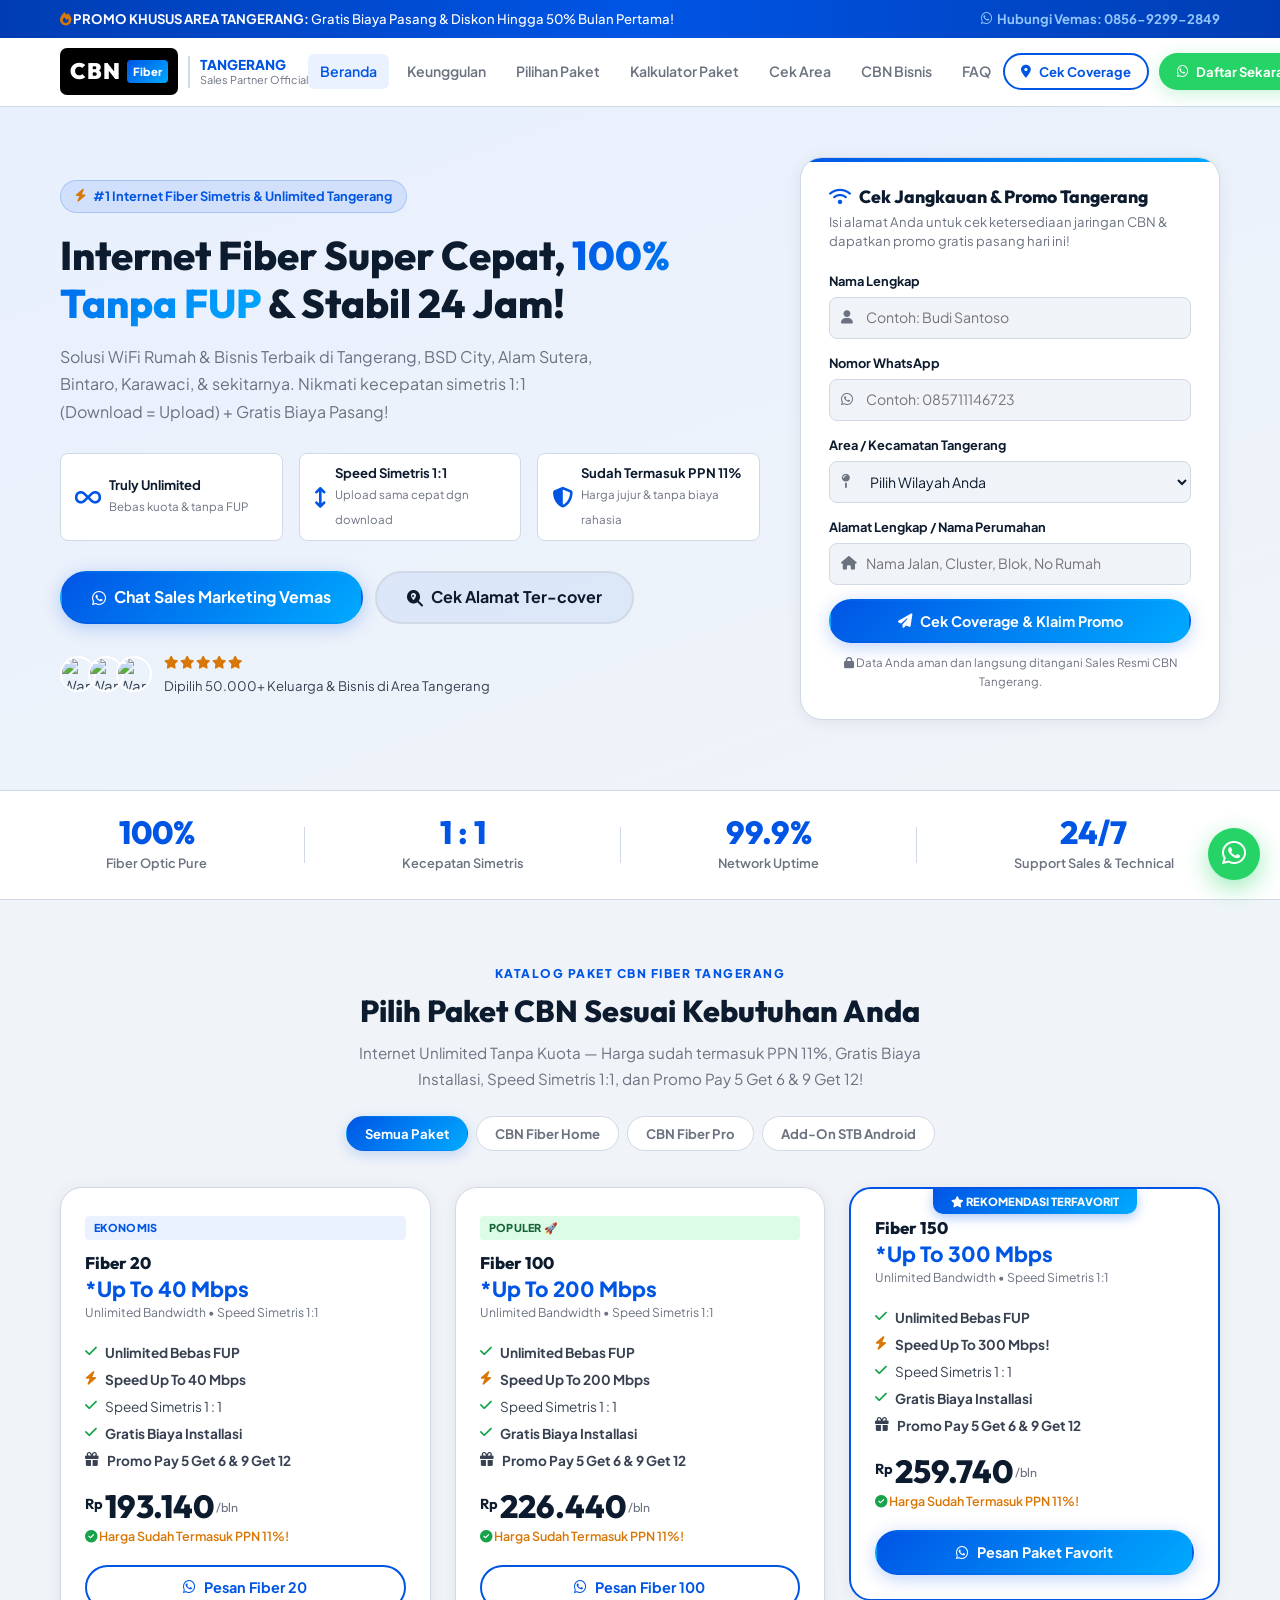
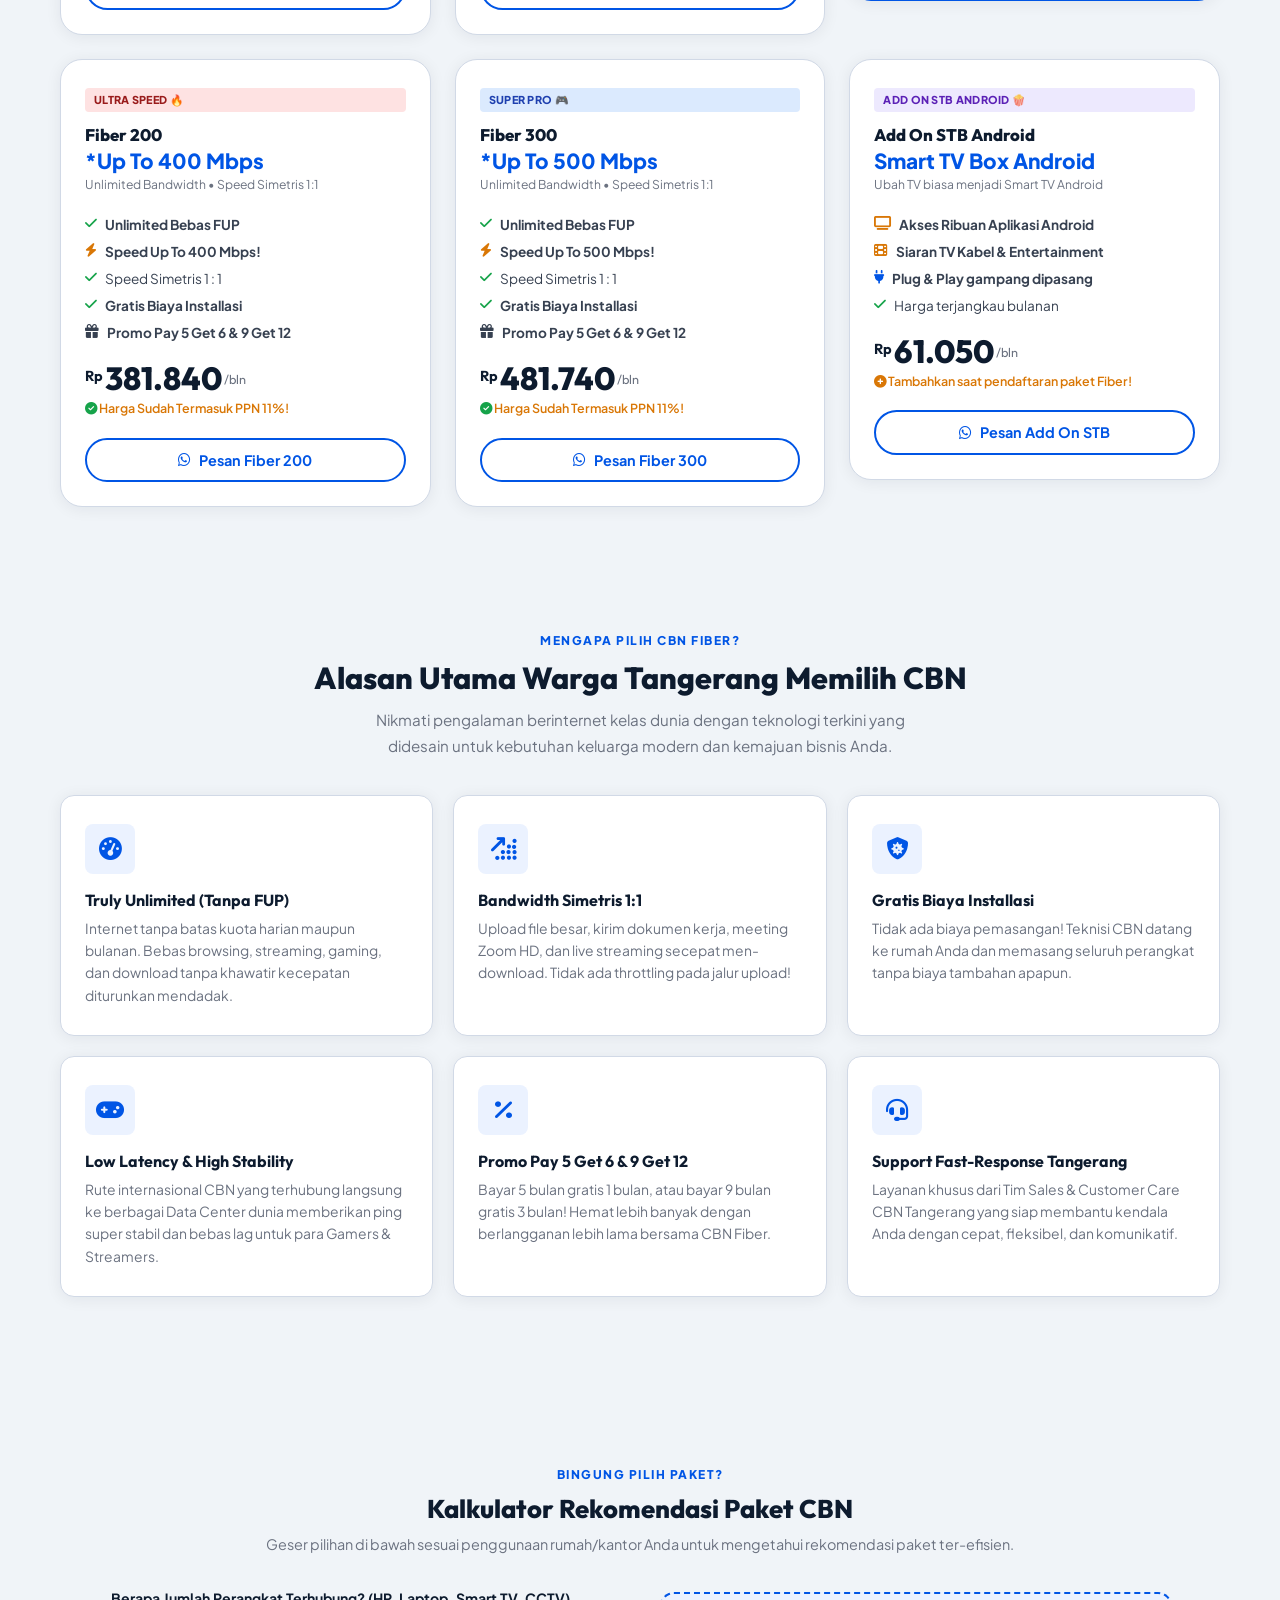
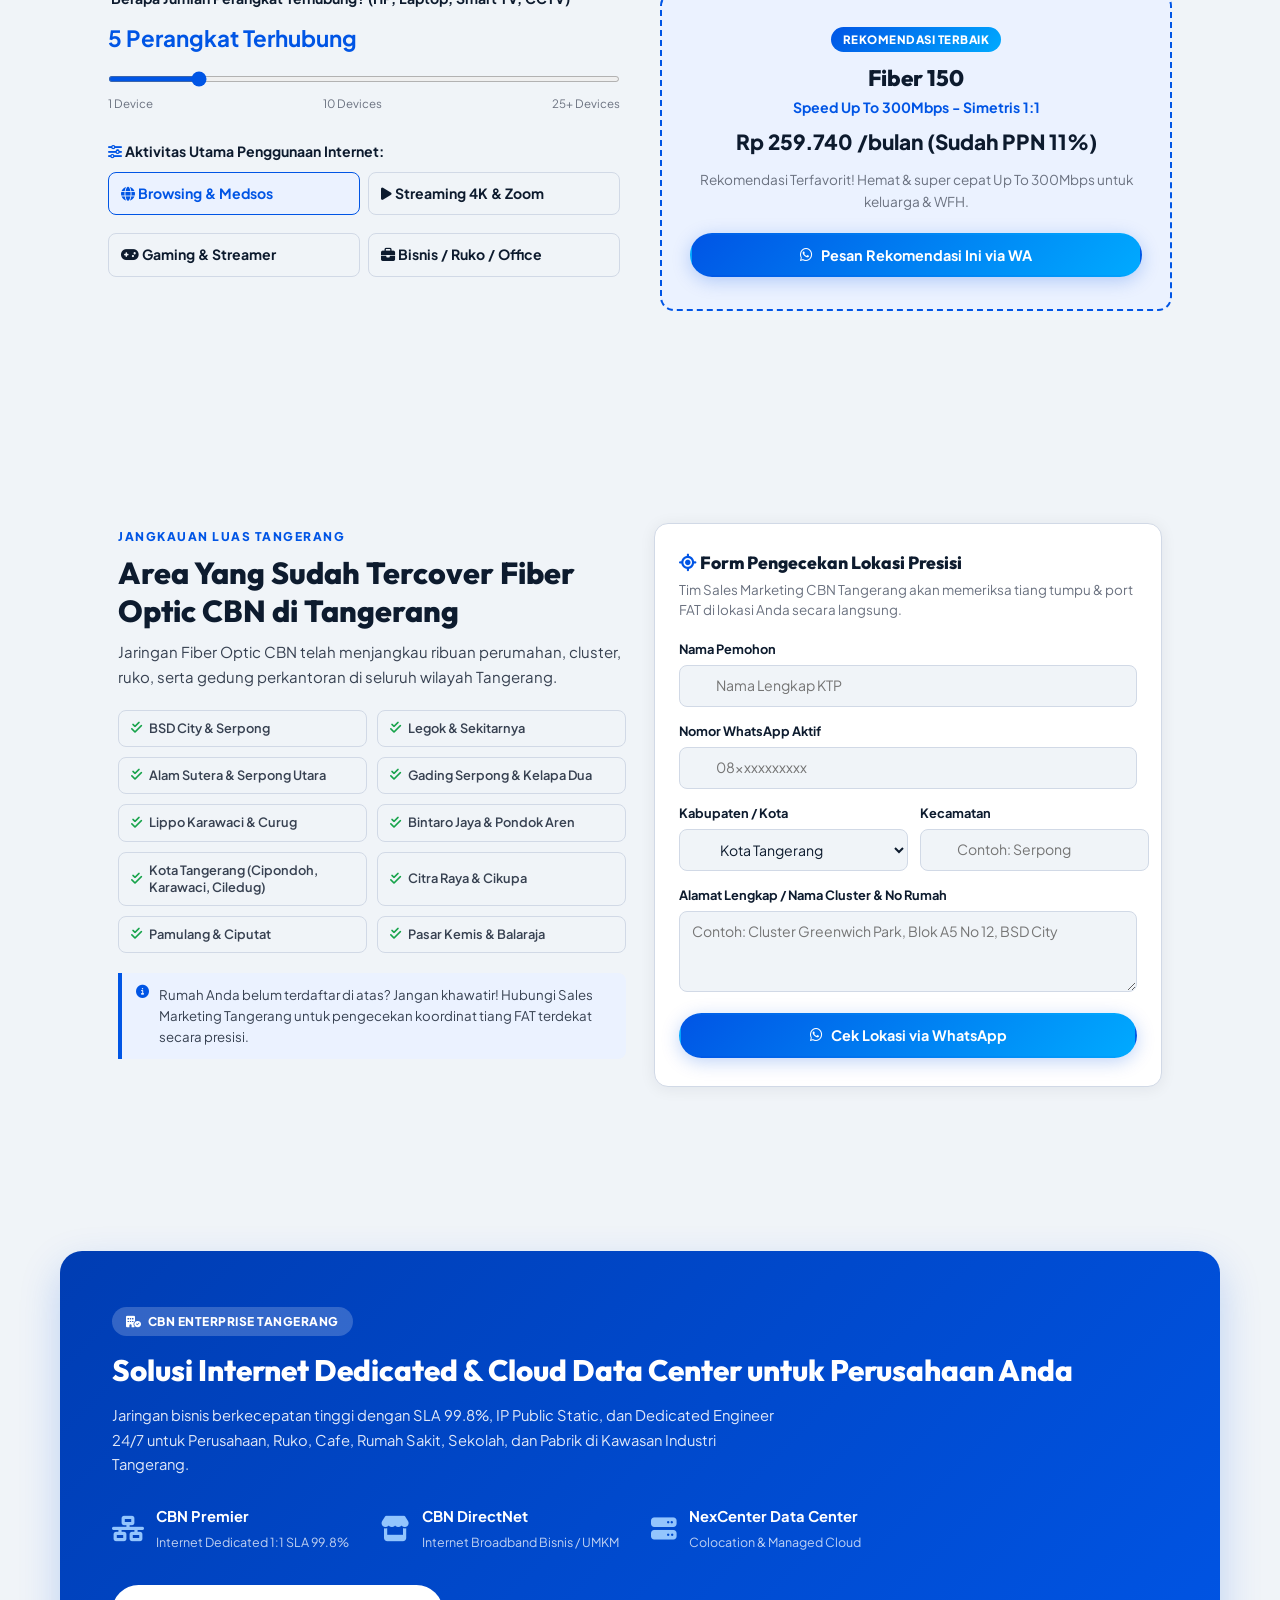
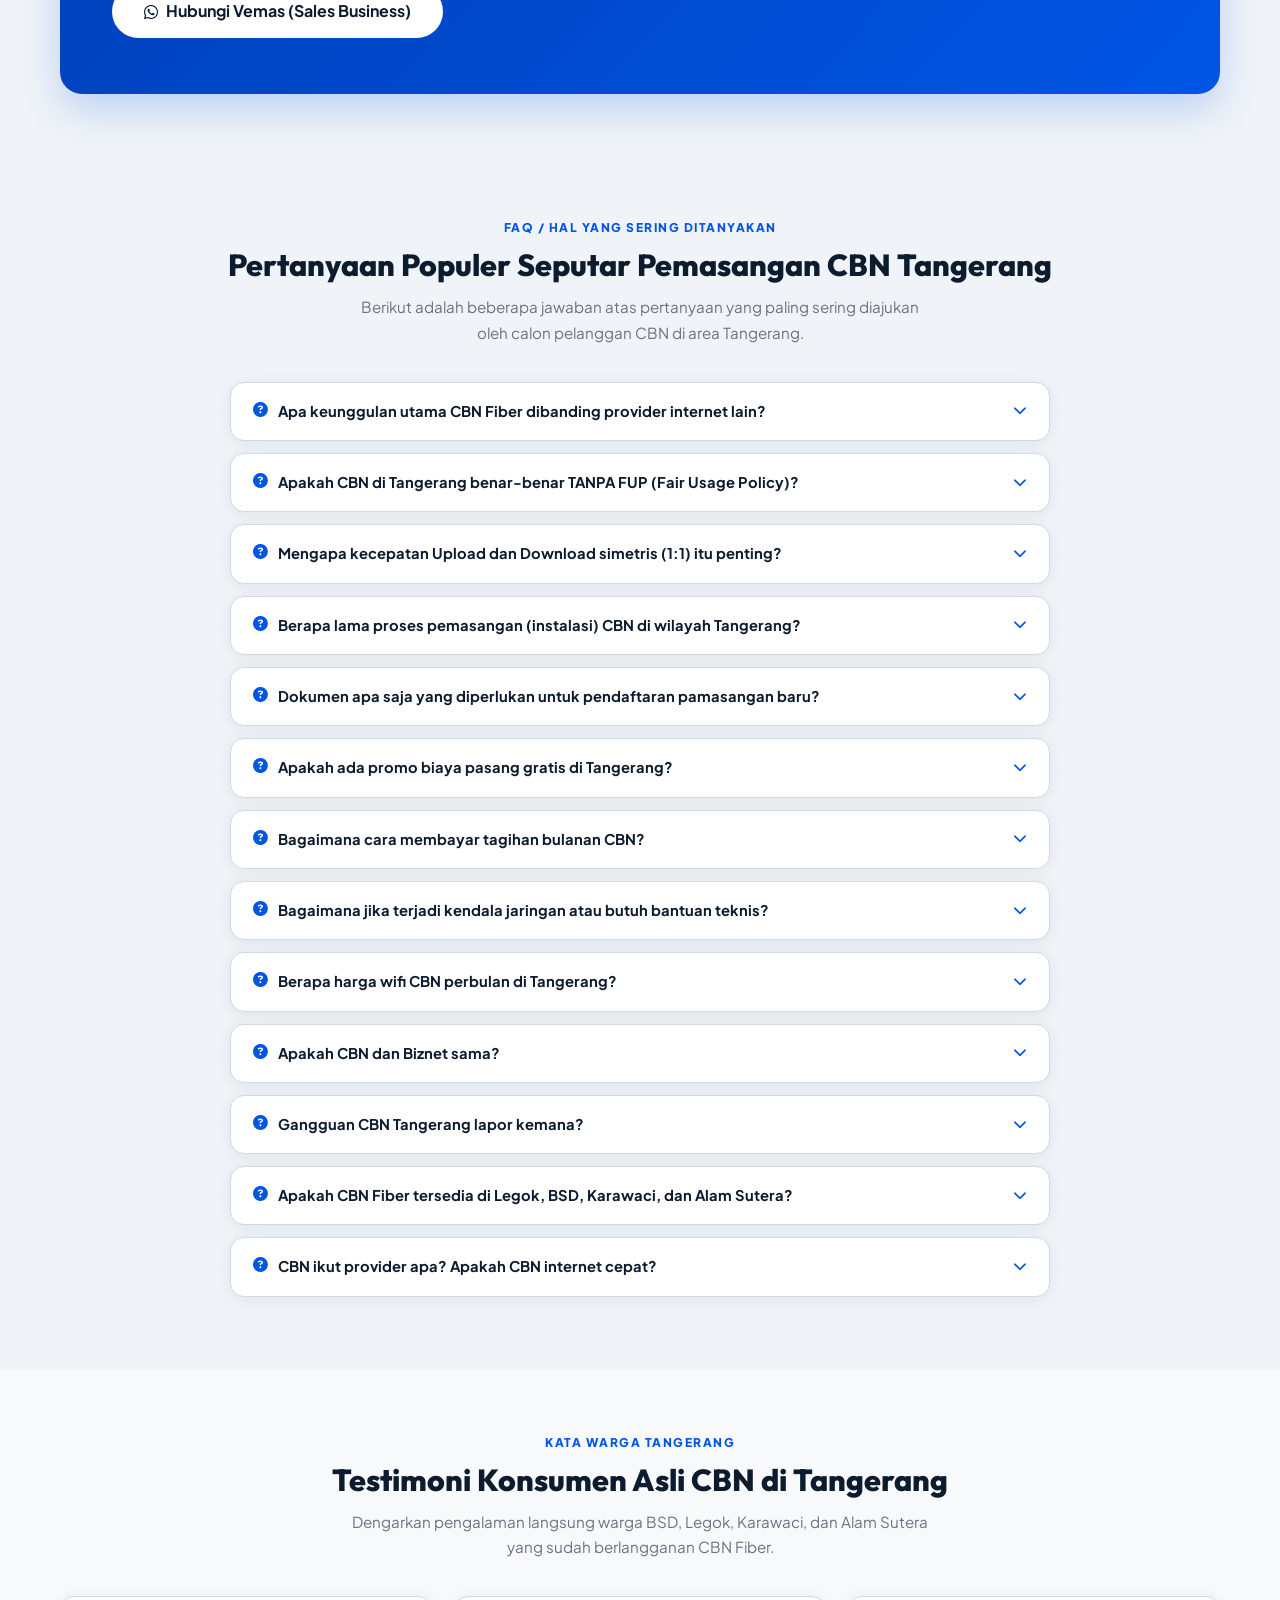
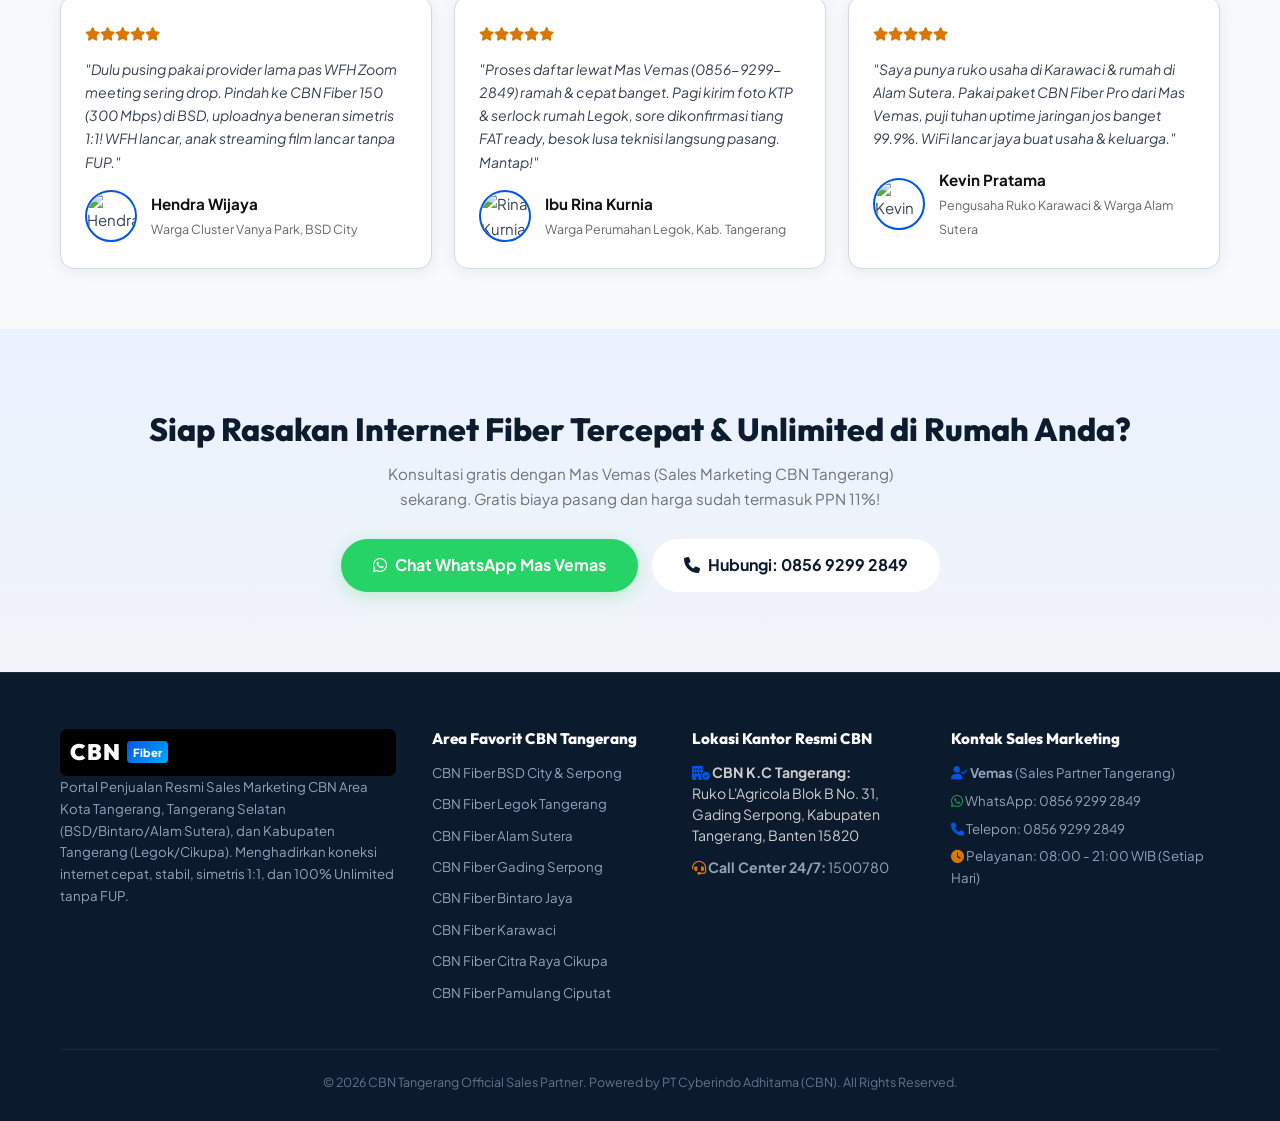
==== commit a15b3281: "Enhance SEO footer with CBN Office location, internal links, and search keywords" ====
--- a/index.html
+++ b/index.html
@@ -6,6 +6,7 @@
     <title>CBN Tangerang Official - Promo Internet Fiber Unlimited Simetris 1:1 Tangerang</title>
     
     <!-- Standard Meta Tags -->
+    <meta name="google-site-verification" content="Ddm2Z9u-pelOEWwO9oMwGY2draa0rowMVQI03vW4xpE" />
     <meta name="description" content="Sales Resmi CBN Tangerang (Vemas 0856-9299-2849). Promo Paket CBN Fiber Unlimited Tanpa FUP, Kecepatan Simetris 1:1, Gratis Biaya Installasi & PPN 11%. Melayani Legok, BSD, Karawaci, Alam Sutera, Gading Serpong, & Seluruh Tangerang.">
     <meta name="keywords" content="CBN Tangerang, CBN Fiber Legok, CBN Fiber BSD, Promo CBN Tangerang, Internet Rumah Tangerang, WiFi Unlimited Tangerang, Provider Internet Tangerang, Sales CBN Tangerang, Pasang WiFi Tangerang, CBN Serpong, CBN Karawaci, CBN Alam Sutera">
     <meta name="author" content="CBN Tangerang Official - Vemas">
@@ -243,9 +244,9 @@
 
                 <div class="hero-social-proof">
                     <div class="avatars">
-                        <img src="https://images.unsplash.com/photo-1534528741775-53994a69daeb?w=100&auto=format&fit=crop&q=80" alt="User 1">
-                        <img src="https://images.unsplash.com/photo-1507003211169-0a1dd7228f2d?w=100&auto=format&fit=crop&q=80" alt="User 2">
-                        <img src="https://images.unsplash.com/photo-1494790108377-be9c29b29330?w=100&auto=format&fit=crop&q=80" alt="User 3">
+                        <img src="https://images.unsplash.com/photo-1507003211169-0a1dd7228f2d?w=120&auto=format&fit=crop&q=80" alt="Warga Tangerang 1">
+                        <img src="https://images.unsplash.com/photo-1573496359142-b8d87734a5a2?w=120&auto=format&fit=crop&q=80" alt="Warga Tangerang 2">
+                        <img src="https://images.unsplash.com/photo-1500648767791-00dcc994a43e?w=120&auto=format&fit=crop&q=80" alt="Warga Tangerang 3">
                     </div>
                     <div class="proof-text">
                         <div class="stars">
@@ -695,16 +696,16 @@
                         <p>Jaringan Fiber Optic CBN telah menjangkau ribuan perumahan, cluster, ruko, serta gedung perkantoran di seluruh wilayah Tangerang.</p>
 
                         <div class="area-badges-grid">
-                            <div class="area-badge"><i class="fa-solid fa-check-double text-success"></i> BSD City & Serpong</div>
-                            <div class="area-badge"><i class="fa-solid fa-check-double text-success"></i> Legok & Sekitarnya</div>
-                            <div class="area-badge"><i class="fa-solid fa-check-double text-success"></i> Alam Sutera & Serpong Utara</div>
-                            <div class="area-badge"><i class="fa-solid fa-check-double text-success"></i> Gading Serpong & Kelapa Dua</div>
-                            <div class="area-badge"><i class="fa-solid fa-check-double text-success"></i> Lippo Karawaci & Curug</div>
-                            <div class="area-badge"><i class="fa-solid fa-check-double text-success"></i> Bintaro Jaya & Pondok Aren</div>
-                            <div class="area-badge"><i class="fa-solid fa-check-double text-success"></i> Kota Tangerang (Cipondoh, Karawaci, Ciledug)</div>
-                            <div class="area-badge"><i class="fa-solid fa-check-double text-success"></i> Citra Raya & Cikupa</div>
-                            <div class="area-badge"><i class="fa-solid fa-check-double text-success"></i> Pamulang & Ciputat</div>
-                            <div class="area-badge"><i class="fa-solid fa-check-double text-success"></i> Pasar Kemis & Balaraja</div>
+                            <a href="bsd-serpong.html" class="area-badge" style="text-decoration:none;color:inherit;"><i class="fa-solid fa-check-double text-success"></i> BSD City & Serpong</a>
+                            <a href="legok.html" class="area-badge" style="text-decoration:none;color:inherit;"><i class="fa-solid fa-check-double text-success"></i> Legok & Sekitarnya</a>
+                            <a href="alam-sutera.html" class="area-badge" style="text-decoration:none;color:inherit;"><i class="fa-solid fa-check-double text-success"></i> Alam Sutera & Serpong Utara</a>
+                            <a href="gading-serpong.html" class="area-badge" style="text-decoration:none;color:inherit;"><i class="fa-solid fa-check-double text-success"></i> Gading Serpong & Kelapa Dua</a>
+                            <a href="karawaci.html" class="area-badge" style="text-decoration:none;color:inherit;"><i class="fa-solid fa-check-double text-success"></i> Lippo Karawaci & Curug</a>
+                            <a href="bintaro.html" class="area-badge" style="text-decoration:none;color:inherit;"><i class="fa-solid fa-check-double text-success"></i> Bintaro Jaya & Pondok Aren</a>
+                            <a href="cipondoh-ciledug.html" class="area-badge" style="text-decoration:none;color:inherit;"><i class="fa-solid fa-check-double text-success"></i> Kota Tangerang (Cipondoh, Karawaci, Ciledug)</a>
+                            <a href="cikupa-citraraya.html" class="area-badge" style="text-decoration:none;color:inherit;"><i class="fa-solid fa-check-double text-success"></i> Citra Raya & Cikupa</a>
+                            <a href="pamulang-ciputat.html" class="area-badge" style="text-decoration:none;color:inherit;"><i class="fa-solid fa-check-double text-success"></i> Pamulang & Ciputat</a>
+                            <a href="pasarkemis-balaraja.html" class="area-badge" style="text-decoration:none;color:inherit;"><i class="fa-solid fa-check-double text-success"></i> Pasar Kemis & Balaraja</a>
                         </div>
 
                         <div class="coverage-alert">
@@ -987,8 +988,9 @@
     <section class="section testi-section bg-light">
         <div class="container">
             <div class="section-header text-center">
-                <span class="section-subtitle">KATA MEREKA</span>
-                <h2 class="section-title">Testimoni Pelanggan CBN di Tangerang</h2>
+                <span class="section-subtitle">KATA WARGA TANGERANG</span>
+                <h2 class="section-title">Testimoni Konsumen Asli CBN di Tangerang</h2>
+                <p class="section-desc">Dengarkan pengalaman langsung warga BSD, Legok, Karawaci, dan Alam Sutera yang sudah berlangganan CBN Fiber.</p>
             </div>
 
             <div class="testi-grid">
@@ -996,10 +998,13 @@
                     <div class="stars text-warning">
                         <i class="fa-solid fa-star"></i><i class="fa-solid fa-star"></i><i class="fa-solid fa-star"></i><i class="fa-solid fa-star"></i><i class="fa-solid fa-star"></i>
                     </div>
-                    <p>"Dulu pusing pakai provider lama pas lagi WFH Zoom meeting sering drop. Pindah ke CBN Fiber 50 (Boost 100 Mbps) di BSD, uploadnya beneran simetris 1:1! Meeting lancar, streaming film lancar tanpa FUP."</p>
-                    <div class="user-info">
-                        <strong>Hendra Wijaya</strong>
-                        <small>Warga Cluster Vanya Park, BSD City</small>
+                    <p>"Dulu pusing pakai provider lama pas WFH Zoom meeting sering drop. Pindah ke CBN Fiber 150 (300 Mbps) di BSD, uploadnya beneran simetris 1:1! WFH lancar, anak streaming film lancar tanpa FUP."</p>
+                    <div class="user-profile" style="display:flex;align-items:center;gap:14px;margin-top:16px;">
+                        <img src="https://images.unsplash.com/photo-1507003211169-0a1dd7228f2d?w=150&auto=format&fit=crop&q=80" alt="Hendra Wijaya - Warga BSD City Tangerang" style="width:52px;height:52px;border-radius:50%;object-fit:cover;border:2px solid #0055E5;">
+                        <div class="user-info">
+                            <strong style="display:block;color:#111;font-size:0.95rem;">Hendra Wijaya</strong>
+                            <small style="color:#666;">Warga Cluster Vanya Park, BSD City</small>
+                        </div>
                     </div>
                 </div>
 
@@ -1007,10 +1012,13 @@
                     <div class="stars text-warning">
                         <i class="fa-solid fa-star"></i><i class="fa-solid fa-star"></i><i class="fa-solid fa-star"></i><i class="fa-solid fa-star"></i><i class="fa-solid fa-star"></i>
                     </div>
-                    <p>"Proses daftar lewat Mas Vemas cepet banget. Pagi kirim KTP & alamat, sorenya dikonfirmasi tiang FAT ready, besok lusa teknisi langsung datang pasang. Mantap pelayanan Salesnya!"</p>
-                    <div class="user-info">
-                        <strong>Rina Kurnia</strong>
-                        <small>Warga Alam Sutera, Serpong Utara</small>
+                    <p>"Proses daftar lewat Mas Vemas (0856-9299-2849) ramah & cepat banget. Pagi kirim foto KTP & serlock rumah Legok, sore dikonfirmasi tiang FAT ready, besok lusa teknisi langsung pasang. Mantap!"</p>
+                    <div class="user-profile" style="display:flex;align-items:center;gap:14px;margin-top:16px;">
+                        <img src="https://images.unsplash.com/photo-1573496359142-b8d87734a5a2?w=150&auto=format&fit=crop&q=80" alt="Rina Kurnia - Warga Legok Tangerang" style="width:52px;height:52px;border-radius:50%;object-fit:cover;border:2px solid #0055E5;">
+                        <div class="user-info">
+                            <strong style="display:block;color:#111;font-size:0.95rem;">Ibu Rina Kurnia</strong>
+                            <small style="color:#666;">Warga Perumahan Legok, Kab. Tangerang</small>
+                        </div>
                     </div>
                 </div>
 
@@ -1018,10 +1026,13 @@
                     <div class="stars text-warning">
                         <i class="fa-solid fa-star"></i><i class="fa-solid fa-star"></i><i class="fa-solid fa-star"></i><i class="fa-solid fa-star"></i><i class="fa-solid fa-star"></i>
                     </div>
-                    <p>"Saya punya cafe & coworking space kecil di Gading Serpong. Pakai CBN Fiber 150 (Boost 300 Mbps) dari Mas Vemas, puji tuhan gak pernah mati (uptime jos). Customer cafe pada betah nugas!"</p>
-                    <div class="user-info">
-                        <strong>Kevin Pratama</strong>
-                        <small>Owner Cafe & Workspace, Gading Serpong</small>
+                    <p>"Saya punya ruko usaha di Karawaci & rumah di Alam Sutera. Pakai paket CBN Fiber Pro dari Mas Vemas, puji tuhan uptime jaringan jos banget 99.9%. WiFi lancar jaya buat usaha & keluarga."</p>
+                    <div class="user-profile" style="display:flex;align-items:center;gap:14px;margin-top:16px;">
+                        <img src="https://images.unsplash.com/photo-1500648767791-00dcc994a43e?w=150&auto=format&fit=crop&q=80" alt="Kevin Pratama - Pengusaha Karawaci Tangerang" style="width:52px;height:52px;border-radius:50%;object-fit:cover;border:2px solid #0055E5;">
+                        <div class="user-info">
+                            <strong style="display:block;color:#111;font-size:0.95rem;">Kevin Pratama</strong>
+                            <small style="color:#666;">Pengusaha Ruko Karawaci & Warga Alam Sutera</small>
+                        </div>
                     </div>
                 </div>
             </div>
@@ -1054,44 +1065,40 @@
                         <span class="logo-cbn">CBN</span>
                         <span class="logo-badge">Fiber</span>
                     </div>
-                    <p>Portal Penjualan Resmi Sales Marketing CBN Area Tangerang, Tangerang Selatan, dan Kabupaten Tangerang. Menghadirkan koneksi internet cepat, stabil, simetris 1:1, dan 100% Unlimited tanpa FUP.</p>
+                    <p>Portal Penjualan Resmi Sales Marketing CBN Area Kota Tangerang, Tangerang Selatan (BSD/Bintaro/Alam Sutera), dan Kabupaten Tangerang (Legok/Cikupa). Menghadirkan koneksi internet cepat, stabil, simetris 1:1, dan 100% Unlimited tanpa FUP.</p>
                 </div>
 
                 <div class="footer-col">
-                    <h4>Produk CBN</h4>
+                    <h4>Area Favorit CBN Tangerang</h4>
                     <ul>
-                        <li><a href="#paket">CBN Fiber 20 (20 Mbps)</a></li>
-                        <li><a href="#paket">CBN Fiber 30 (Up to 60 Mbps)</a></li>
-                        <li><a href="#paket">CBN Fiber 50 (Up to 100 Mbps)</a></li>
-                        <li><a href="#paket">CBN Fiber 75 (Up to 150 Mbps)</a></li>
-                        <li><a href="#paket">CBN Fiber 100 (Up to 200 Mbps)</a></li>
-                        <li><a href="#paket">CBN Fiber 150 (Up to 300 Mbps)</a></li>
-                        <li><a href="#paket">STB Android Add-On</a></li>
+                        <li><a href="bsd-serpong.html">CBN Fiber BSD City & Serpong</a></li>
+                        <li><a href="legok.html">CBN Fiber Legok Tangerang</a></li>
+                        <li><a href="alam-sutera.html">CBN Fiber Alam Sutera</a></li>
+                        <li><a href="gading-serpong.html">CBN Fiber Gading Serpong</a></li>
+                        <li><a href="bintaro.html">CBN Fiber Bintaro Jaya</a></li>
+                        <li><a href="karawaci.html">CBN Fiber Karawaci</a></li>
+                        <li><a href="cikupa-citraraya.html">CBN Fiber Citra Raya Cikupa</a></li>
+                        <li><a href="pamulang-ciputat.html">CBN Fiber Pamulang Ciputat</a></li>
                     </ul>
                 </div>
 
                 <div class="footer-col">
-                    <h4>Cakupan Tangerang</h4>
-                    <ul>
-                        <li><a href="#coverage">BSD City & Serpong</a></li>
-                        <li><a href="#coverage">Alam Sutera & Gading Serpong</a></li>
-                        <li><a href="#coverage">Bintaro Jaya & Pamulang</a></li>
-                        <li><a href="#coverage">Kota Tangerang & Karawaci</a></li>
-                        <li><a href="#coverage">Cikupa & Citra Raya</a></li>
-                    </ul>
+                    <h4>Lokasi Kantor Resmi CBN</h4>
+                    <p style="font-size:0.88rem;line-height:1.5;color:#ccc;"><i class="fa-solid fa-building-circle-check text-primary"></i> <strong>CBN K.C Tangerang:</strong><br>Ruko L'Agricola Blok B No. 31, Gading Serpong, Kabupaten Tangerang, Banten 15820</p>
+                    <p style="font-size:0.88rem;margin-top:10px;"><i class="fa-solid fa-headset text-warning"></i> <strong>Call Center 24/7:</strong> 1500780</p>
                 </div>
 
                 <div class="footer-col">
-                    <h4>Kontak Sales Resmi</h4>
-                    <p><i class="fa-solid fa-user-check text-primary"></i> <strong>Vemas</strong> (Sales Marketing Tangerang)</p>
+                    <h4>Kontak Sales Marketing</h4>
+                    <p><i class="fa-solid fa-user-check text-primary"></i> <strong>Vemas</strong> (Sales Partner Tangerang)</p>
                     <p><i class="fa-brands fa-whatsapp text-success"></i> WhatsApp: <a href="https://wa.me/6285692992849" target="_blank">0856 9299 2849</a></p>
                     <p><i class="fa-solid fa-phone text-primary"></i> Telepon: <a href="tel:085692992849">0856 9299 2849</a></p>
-                    <p><i class="fa-solid fa-clock text-warning"></i> Jam Operasional: 08:00 - 21:00 WIB (Setiap Hari)</p>
+                    <p><i class="fa-solid fa-clock text-warning"></i> Pelayanan: 08:00 - 21:00 WIB (Setiap Hari)</p>
                 </div>
             </div>
 
             <div class="footer-bottom">
-                <p>&copy; 2026 CBN Tangerang Sales Partner. Powered by PT Cyberindo Adhitama (CBN). All Rights Reserved.</p>
+                <p>&copy; 2026 CBN Tangerang Official Sales Partner. Powered by PT Cyberindo Adhitama (CBN). All Rights Reserved.</p>
             </div>
         </div>
     </footer>
